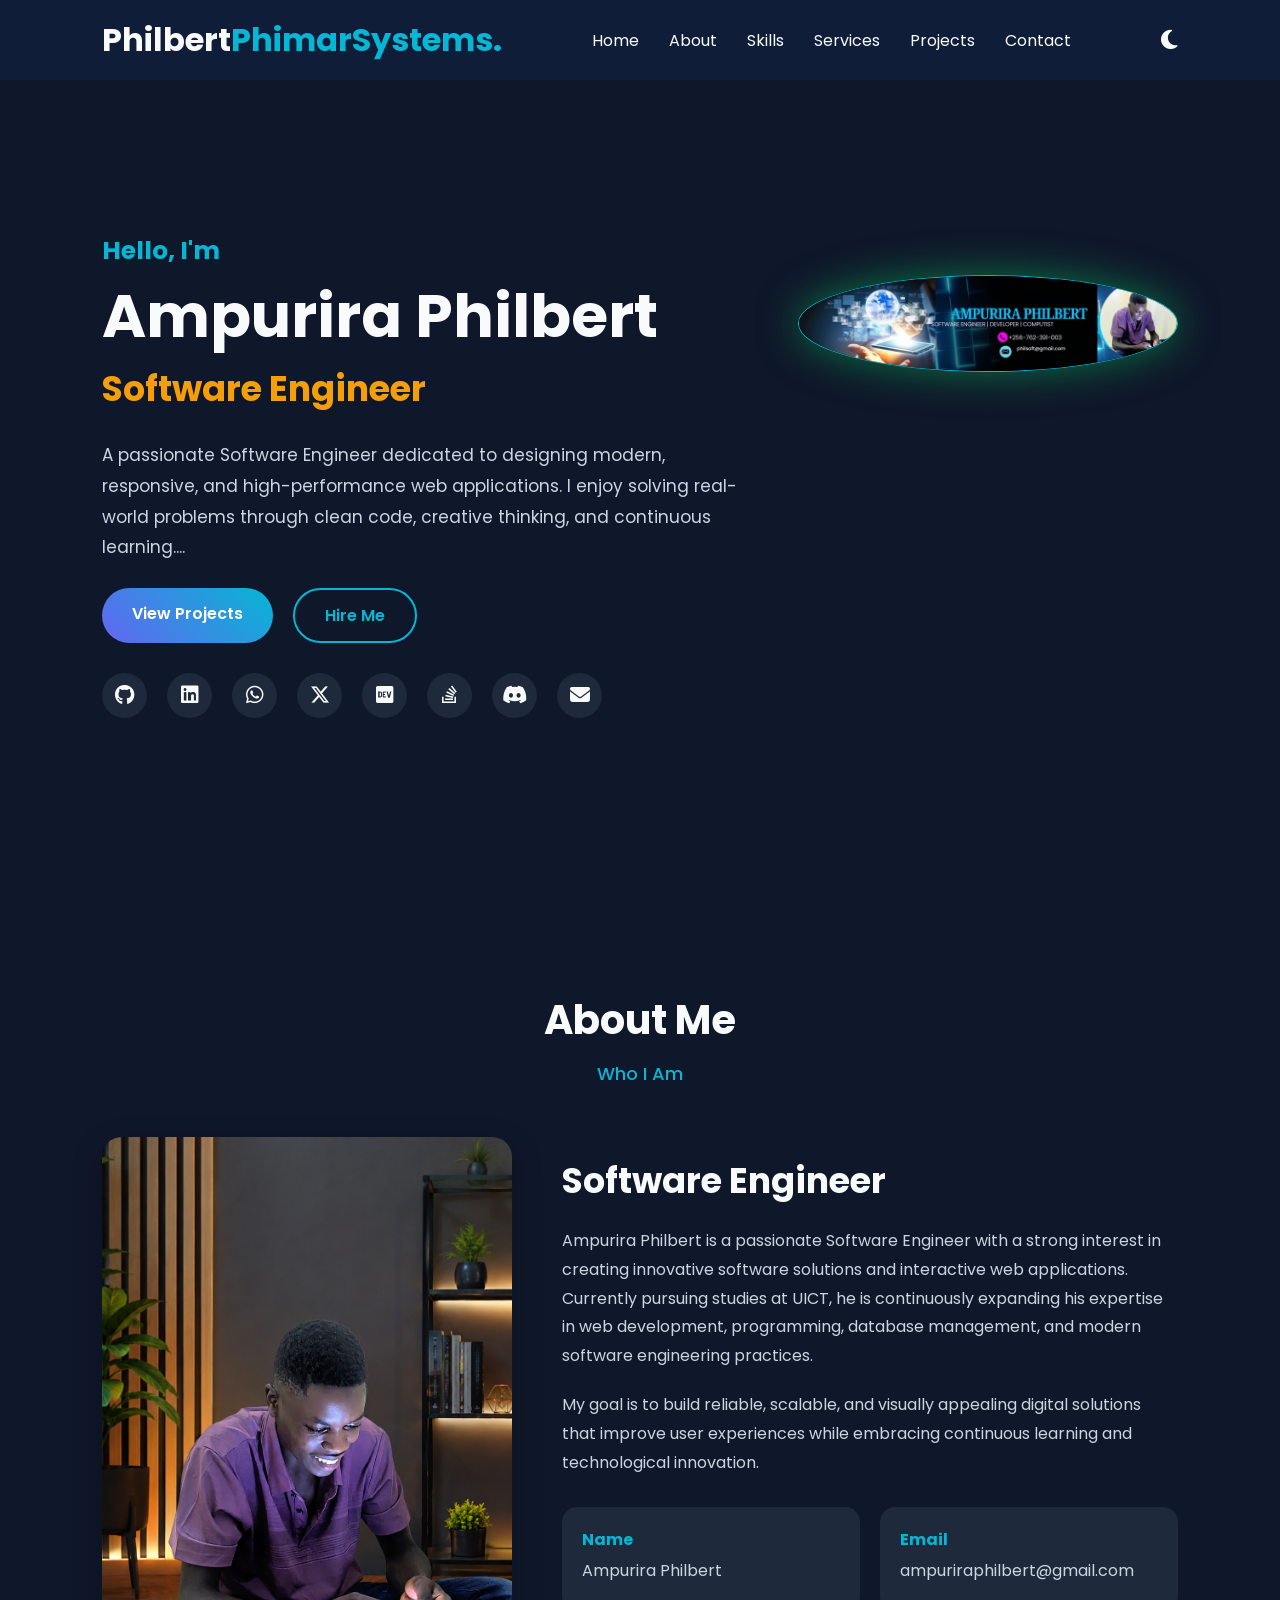
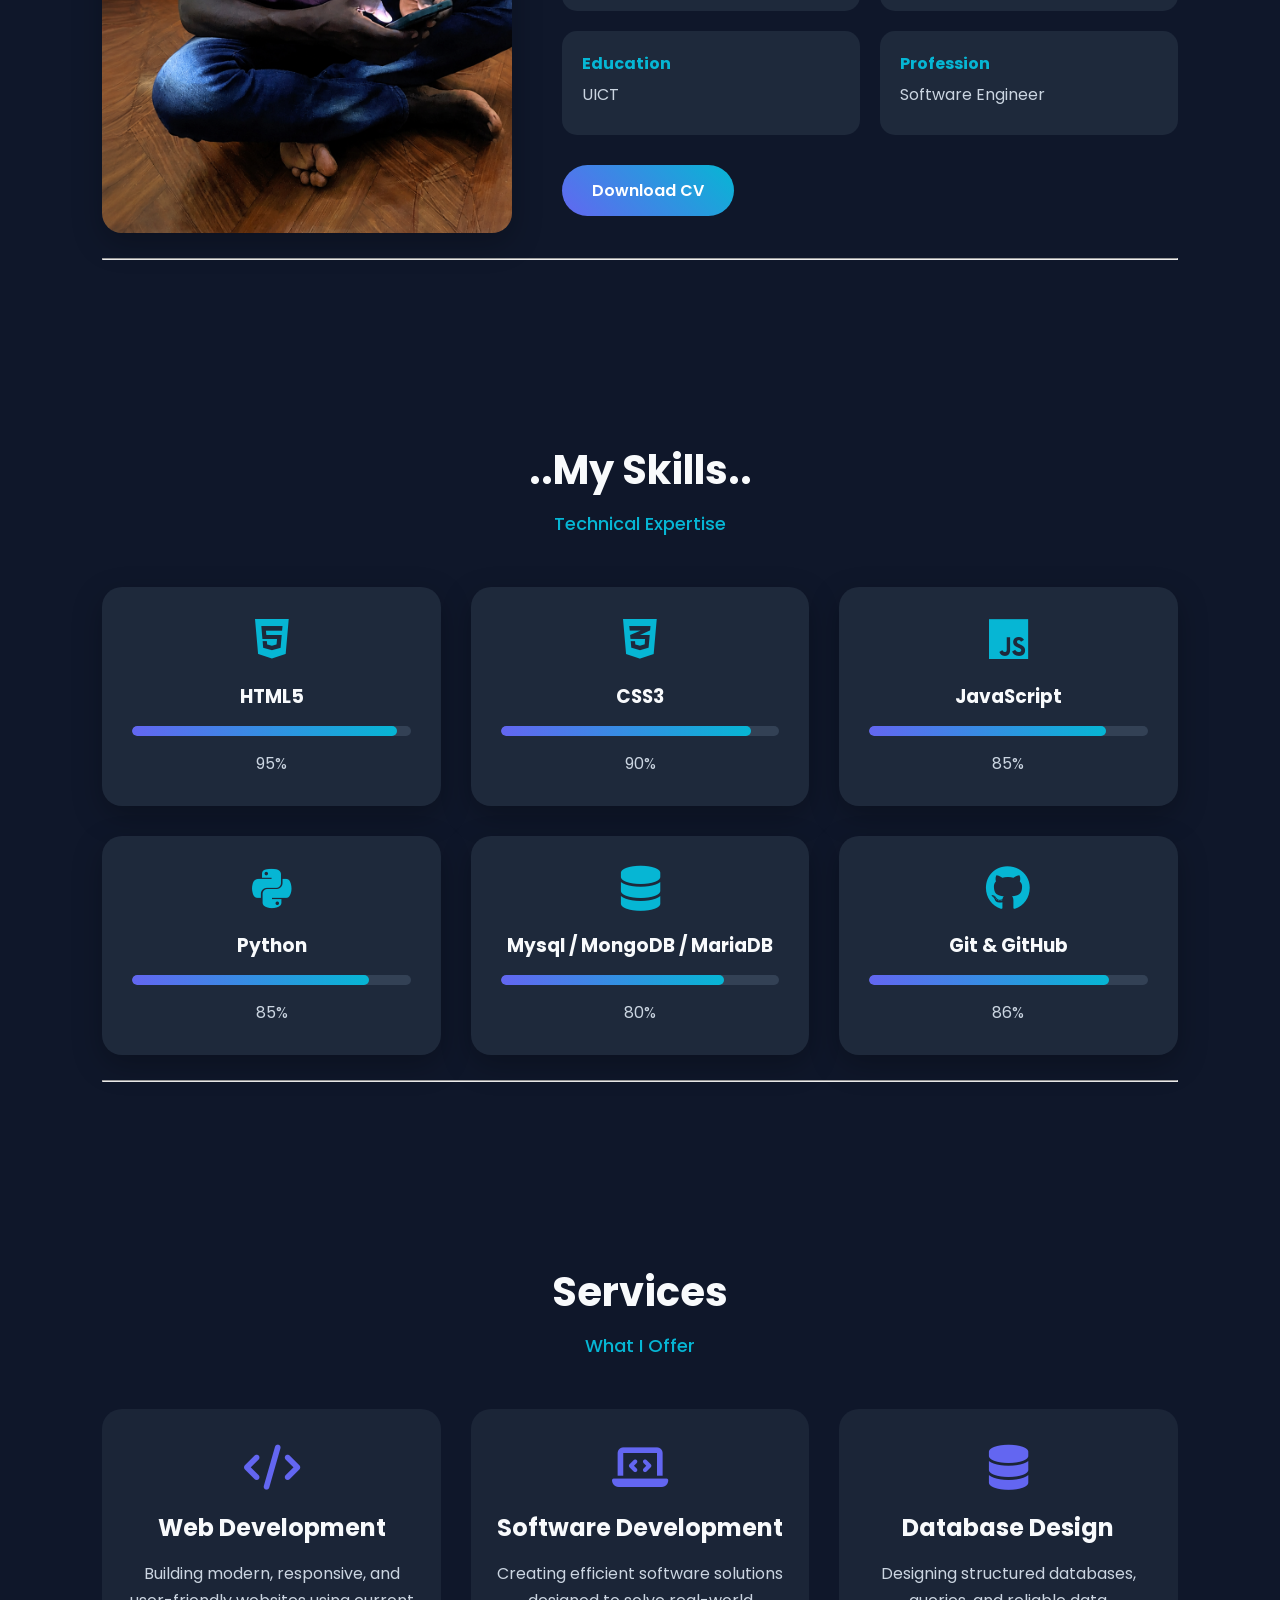
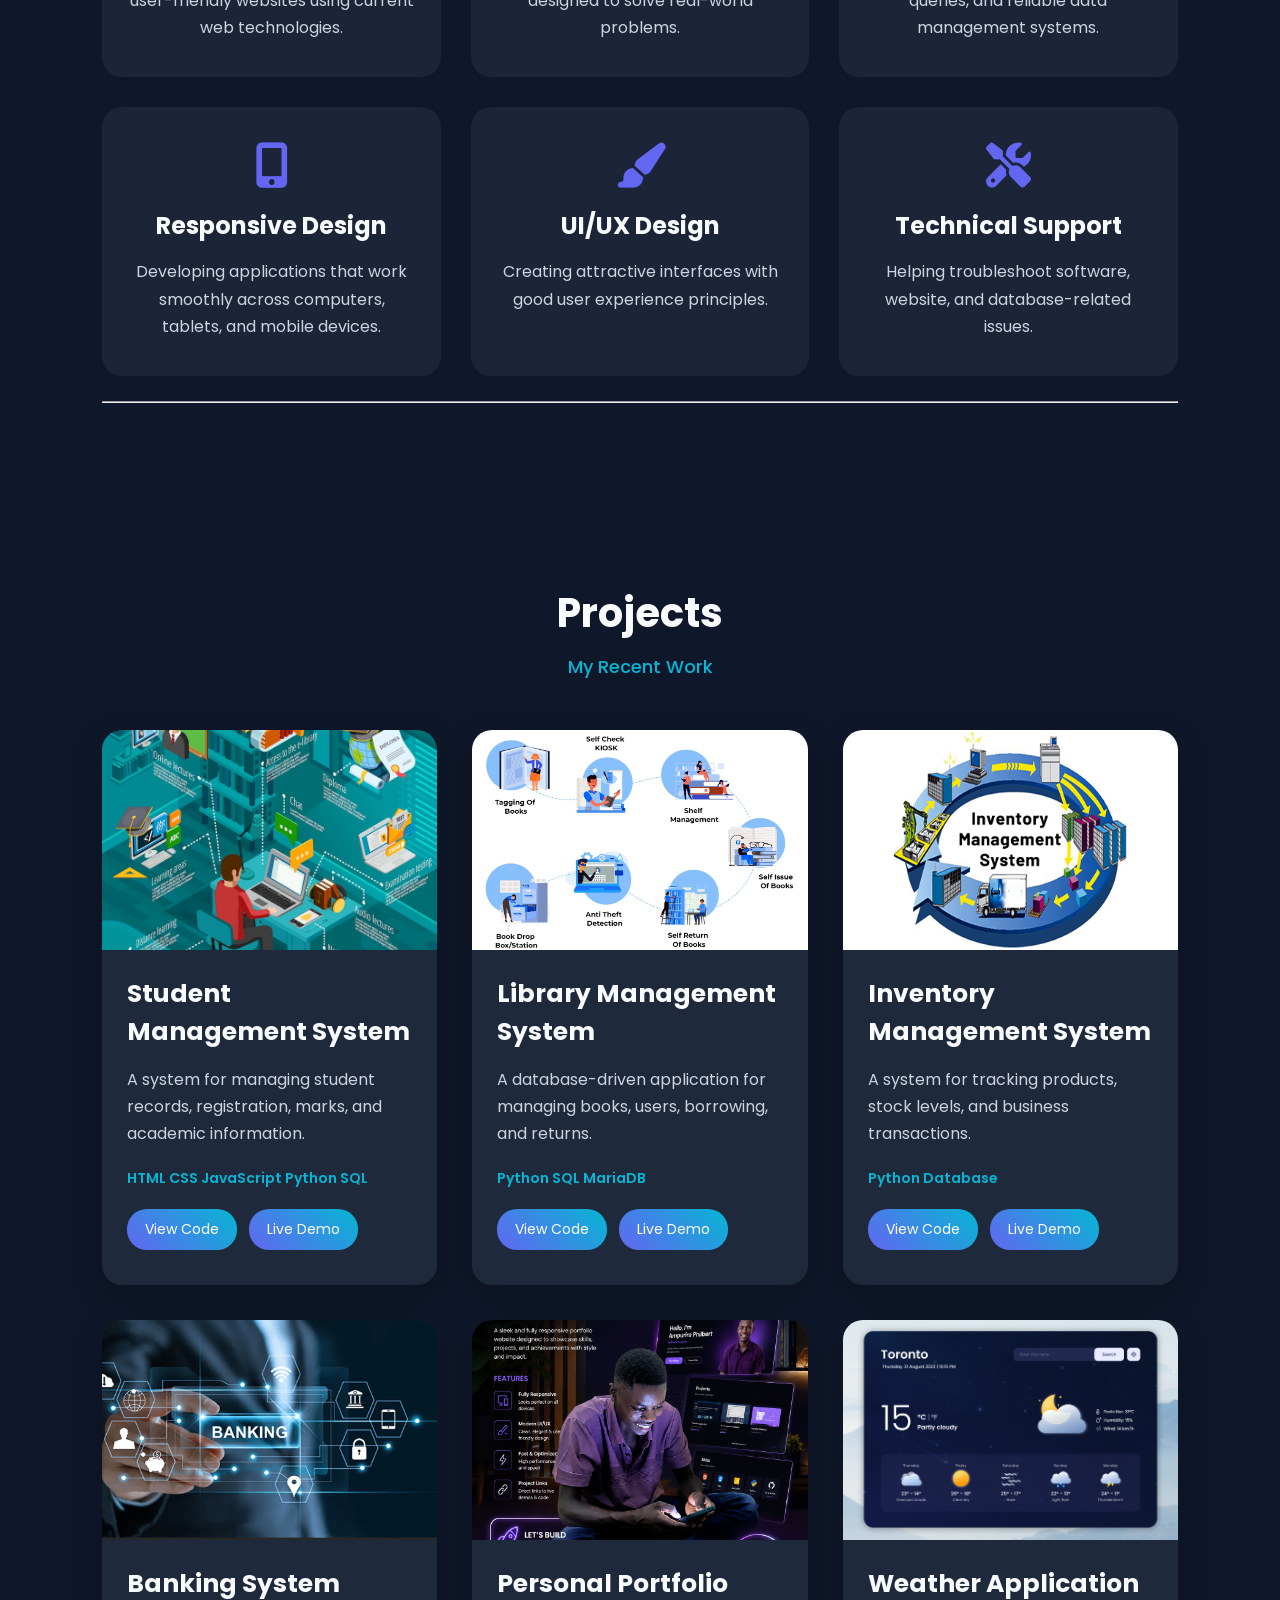
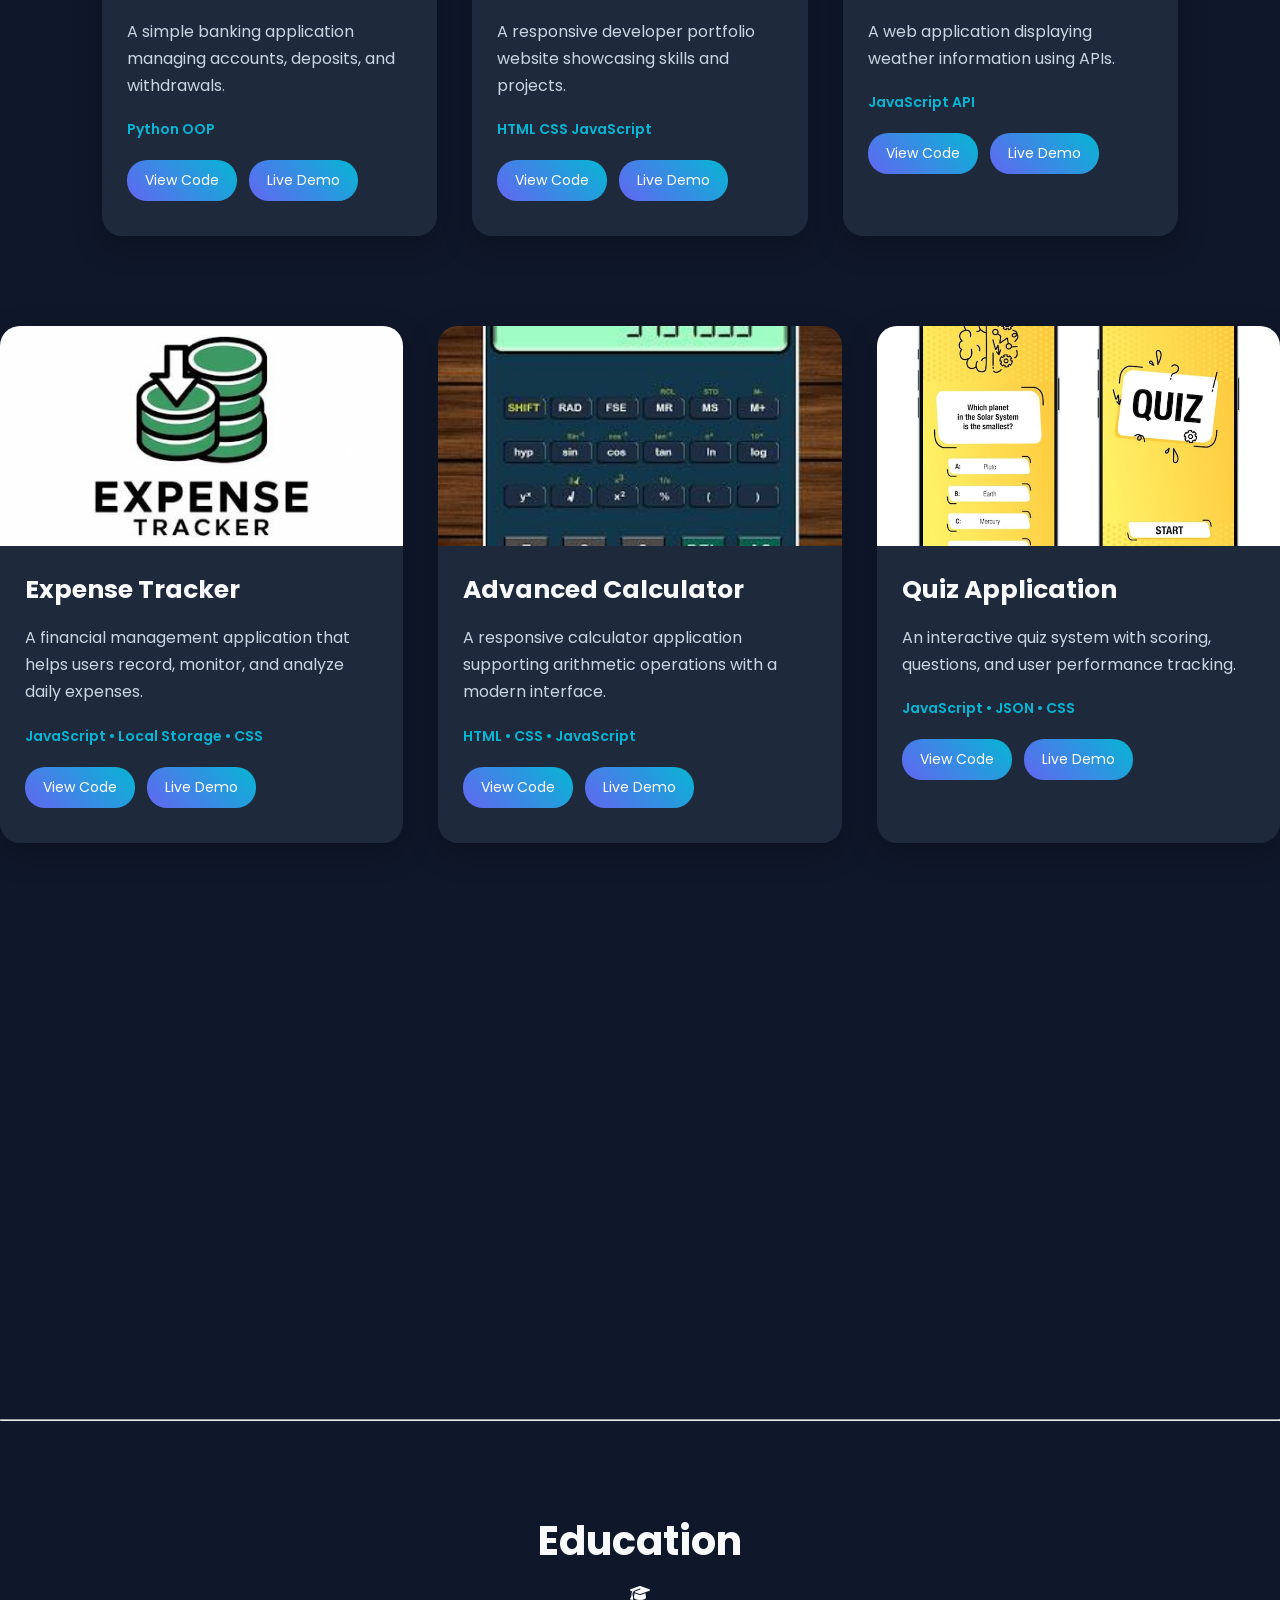
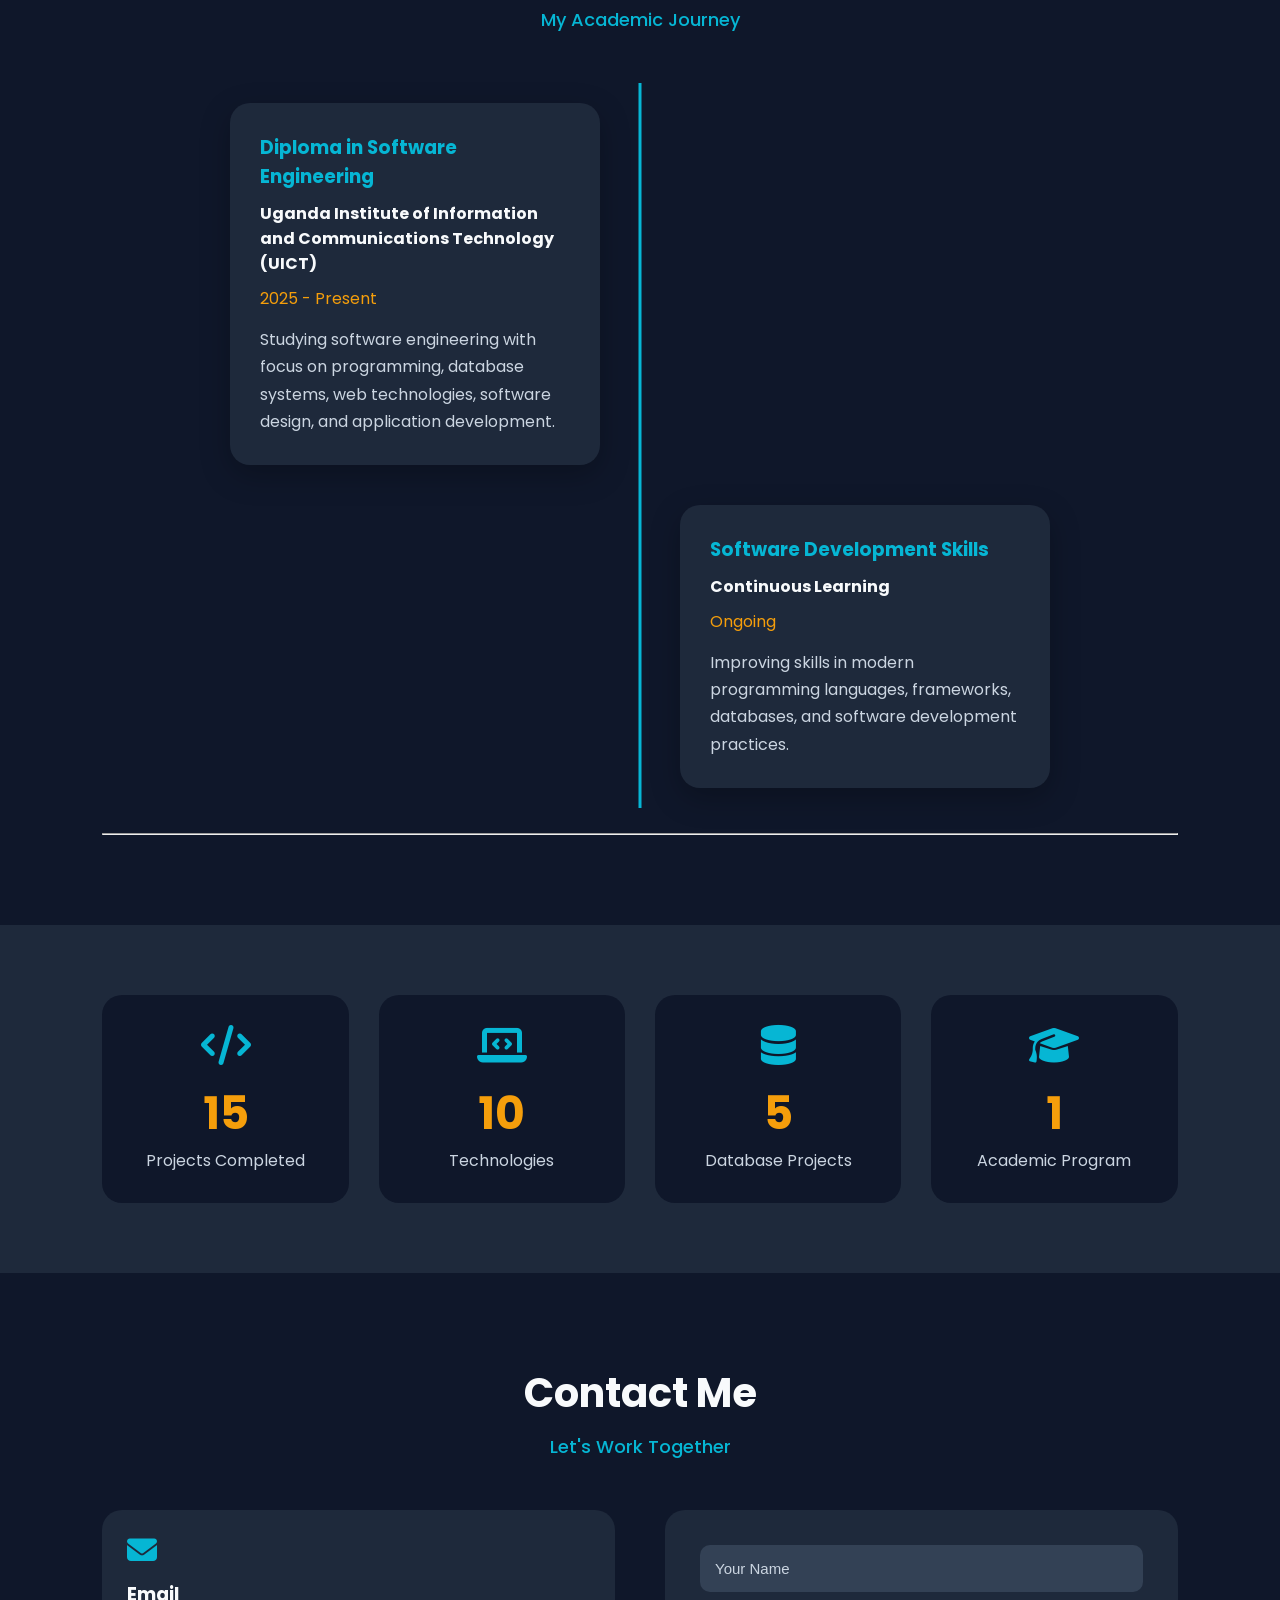
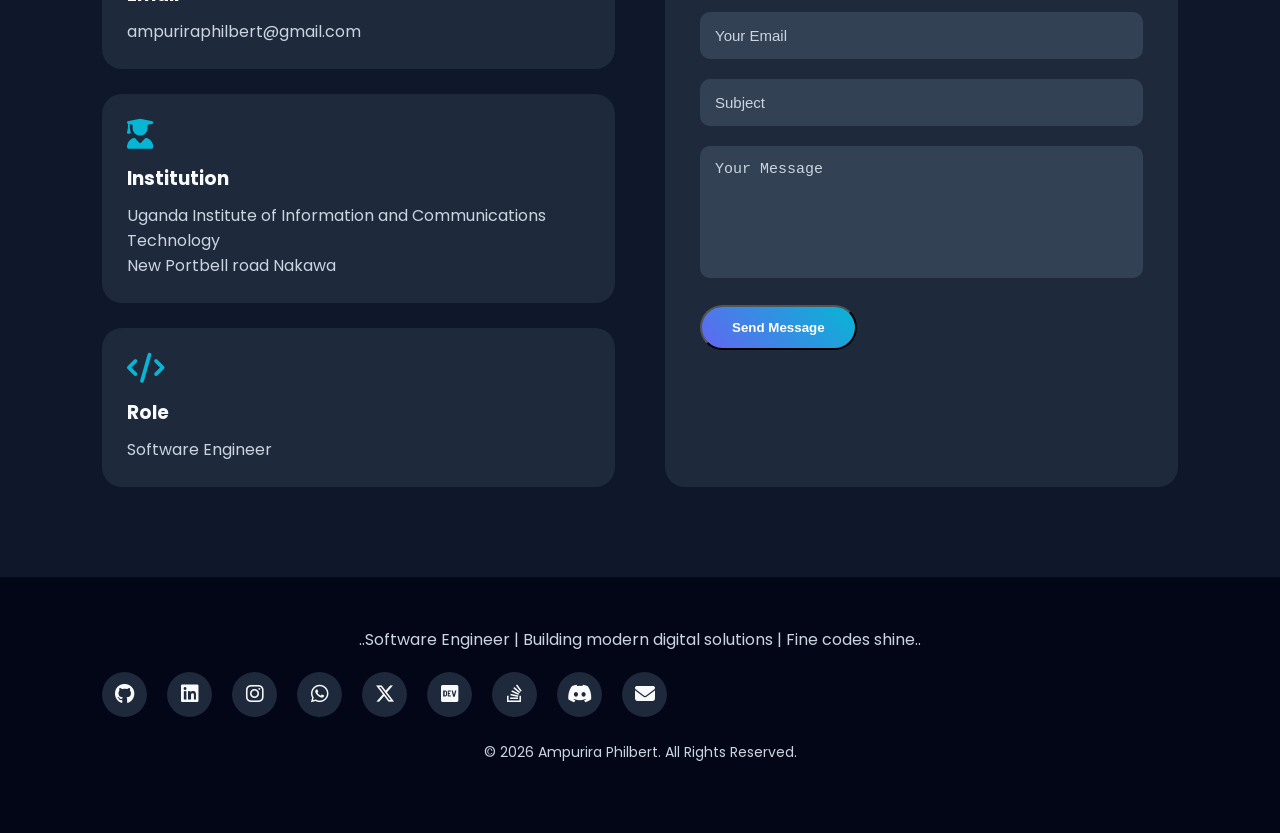
==== index.html @ 11dd40d0 "Initial portfolio" ====
<!DOCTYPE html>
<html lang="en">
<head>
    <!-- =========================================
        PORTFOLIO WEBSITE
        Developer: Ampurira Philbert
        Author: ChatGPT
    ========================================== -->

    <meta charset="UTF-8">
    <meta name="viewport" content="width=device-width, initial-scale=1.0">

    <title>Ampurira Philbert | Software Engineer</title>
    <!-- Google Font -->
    <link rel="icon" href="favicon.png"
    <link rel="preconnect" href="https://fonts.googleapis.com">
    <link rel="preconnect" href="https://fonts.gstatic.com" crossorigin>
    <link href="https://fonts.googleapis.com/css2?family=Poppins:wght@300;400;500;600;700;800&display=swap" rel="stylesheet">
    <!-- Font Awesome -->
    <link rel="stylesheet"
    href="https://cdnjs.cloudflare.com/ajax/libs/font-awesome/6.6.0/css/all.min.css">
    <!-- External CSS -->
    <link rel="stylesheet" href="style.css">
</head>

<body>
<!-- ================= HEADER ================= -->
<header>

<nav class="navbar">
<div class="logo">
<h2>Philbert<span>PhimarSystems.</span></h2>
</div>

<ul class="nav-links">
<li><a href="#home">Home</a></li>
<li><a href="#about">About</a></li>
<li><a href="#skills">Skills</a></li>
<li><a href="#services">Services</a></li>
<li><a href="#projects">Projects</a></li>
<li><a href="#contact">Contact</a></li>
</ul>

<div class="nav-icons">
<i class="fas fa-moon theme-btn"></i>
<i class="fas fa-bars menu-btn"></i>
</div>

</nav>

</header>
<!-- ================= HERO SECTION ================= -->
<section class="hero" id="home">

<div class="hero-content">
<h3>Hello, I'm</h3>
<h1>Ampurira Philbert</h1>
<h2><span class="typing"></span></h2>

<p>

A passionate Software Engineer dedicated to designing modern,
responsive, and high-performance web applications. I enjoy solving
real-world problems through clean code, creative thinking, and
continuous learning....

</p>

<div class="hero-buttons">
<a href="#projects" class="btn primary-btn">
View Projects
</a>

<a href="#contact" class="btn secondary-btn">
Hire Me
</a>
</div>

<div class="social-icons">

<a href="#">
<i class="fab fa-github"></i>
</a>

<a href="#">
<i class="fab fa-linkedin"></i>
</a>

<a href="#">
<i class="fab fa-whatsapp"></i>
</a>

<a href="#">
<i class="fab fa-x-twitter"></i>
</a>

<a href="#">
<i class="fab fa-dev"></i>
</a>

<a href="#">
<i class="fa-brands fa-stack-overflow"></i>
</a>

<a href="#">
<i class="fab fa-discord"></i>
</a>

<a href="#">
<i class="fa-solid fa-envelope"></i>
</a>
</div>

</div>

<div class="hero-image">
<!-- Replace with your own image -->
<img src="philbert.jpg"
alt="Ampurira Philbert">
</div>

</section>
<!-- ================= ABOUT ================= -->
<section class="about section" id="about">

<div class="section-title">
<h2>About Me</h2>
<p>Who I Am</p>
</div>

<div class="about-container">

<div class="about-image">

<img src="portfolio.png"
alt="About Image">

</div>

<div class="about-text">
<h3>Software Engineer</h3>

<p>

Ampurira Philbert is a passionate Software Engineer with a strong
interest in creating innovative software solutions and interactive web
applications. Currently pursuing studies at UICT, he is continuously
expanding his expertise in web development, programming, database
management, and modern software engineering practices.

</p>

<p>

My goal is to build reliable, scalable, and visually appealing digital
solutions that improve user experiences while embracing continuous
learning and technological innovation.

</p>

<div class="about-details">

<div>
<h4>Name</h4>
<p>Ampurira Philbert</p>
</div>

<div>
<h4>Email</h4>
<p>ampuriraphilbert@gmail.com</p>
</div>

<div>
<h4>Education</h4>
<p>UICT</p>
</div>

<div>
<h4>Profession</h4>
<p>Software Engineer</p>

</div>

</div>

<a href="#" class="btn primary-btn">
Download CV
</a>

</div>
</div><br><hr>

</section>
<!-- ================= SKILLS SECTION ================= -->
<section class="skills section" id="skills">

<div class="section-title">
<h2>..My Skills..</h2>
<p>Technical Expertise</p>
</div>


<div class="skills-container">

<div class="skill-box">

<i class="fab fa-html5"></i>

<h3>HTML5</h3>
<div class="progress">

<span style="width:95%"></span>

</div>
<p>95%</p>
</div>


<div class="skill-box">

<i class="fab fa-css3-alt"></i>

<h3>CSS3</h3>

<div class="progress">

<span style="width:90%"></span>

</div>

<p>90%</p>

</div>



<div class="skill-box">

<i class="fab fa-js"></i>

<h3>JavaScript</h3>

<div class="progress">

<span style="width:85%"></span>

</div>

<p>85%</p>

</div>



<div class="skill-box">

<i class="fab fa-python"></i>

<h3>Python</h3>

<div class="progress">

<span style="width:85%"></span>

</div>

<p>85%</p>

</div>



<div class="skill-box">

<i class="fas fa-database"></i>

<h3>Mysql / MongoDB / MariaDB</h3>

<div class="progress">

<span style="width:80%"></span>

</div>

<p>80%</p>

</div>



<div class="skill-box">

<i class="fab fa-github"></i>

<h3>Git & GitHub</h3>

<div class="progress">

<span style="width:86%"></span>

</div>

<p>86%</p>

</div>


</div><br><hr>

</section>
<!-- ================= SERVICES SECTION ================= -->
<section class="services section" id="services">

<div class="section-title">

<h2>Services</h2>
<p>What I Offer</p>

</div>

<div class="services-container">

<div class="service-card">

<i class="fas fa-code"></i>
<h3>Web Development</h3>

<p>
Building modern, responsive, and user-friendly websites using current web technologies.
</p>
</div>

<div class="service-card">
<i class="fas fa-laptop-code"></i>
<h3>Software Development</h3>
<p>
Creating efficient software solutions designed to solve real-world problems.
</p>

</div>



<div class="service-card">
<i class="fas fa-database"></i>
<h3>Database Design</h3>

<p>
Designing structured databases, queries, and reliable data management systems.
</p>

</div>



<div class="service-card">
<i class="fas fa-mobile-alt"></i>
<h3>Responsive Design</h3>
<p>
Developing applications that work smoothly across computers, tablets, and mobile devices.
</p>

</div>

<div class="service-card">
<i class="fas fa-paint-brush"></i>
<h3>UI/UX Design</h3>

<p>
Creating attractive interfaces with good user experience principles.
</p>

</div>



<div class="service-card">
<i class="fas fa-tools"></i>
<h3>Technical Support</h3>
<p>
Helping troubleshoot software, website, and database-related issues.
</p>

</div>

</div><br><hr>

</section>
<!-- ================= PROJECTS SECTION ================= -->
<section class="projects section" id="projects">


<div class="section-title">

<h2>Projects</h2>

<p>My Recent Work</p>

</div>

<div class="projects-container">

<!-- PROJECT 1 -->

<div class="project-card">


<img src="e_learning.jpg"
alt="Student Management System">


<div class="project-content">

<h3>Student Management System</h3>


<p>

A system for managing student records, registration, marks, and academic information.

</p>


<div class="tech">

HTML CSS JavaScript Python SQL

</div>

<a href="#" class="project-btn">
View Code
</a>

<a href="#" class="project-btn">
Live Demo
</a>

</div>

</div>

<!-- PROJECT 2 -->
<div class="project-card">

<img src="library.png"
alt="Library System">

<div class="project-content">

<h3>Library Management System</h3>


<p>

A database-driven application for managing books, users, borrowing, and returns.

</p>


<div class="tech">

Python SQL MariaDB

</div>

<a href="#" class="project-btn">
View Code
</a>

<a href="#" class="project-btn">
Live Demo
</a>

</div>

</div>

<!-- PROJECT 3 -->
<div class="project-card">

<img src="inventory1.jpg"
alt="Inventory System">


<div class="project-content">

<h3>Inventory Management System</h3>


<p>

A system for tracking products, stock levels, and business transactions.

</p>

<div class="tech">

Python Database

</div>

<a href="#" class="project-btn">
View Code
</a>

<a href="#" class="project-btn">
Live Demo
</a>

</div>

</div>

<!-- PROJECT 4 -->
<div class="project-card">

<img src="banking.png"
alt="Banking System">

<div class="project-content">
<h3>Banking System</h3>

<p>

A simple banking application managing accounts, deposits, and withdrawals.

</p>

<div class="tech">

Python OOP

</div>

<a href="#" class="project-btn">
View Code
</a>

<a href="#" class="project-btn">
Live Demo
</a>

</div>

</div>

<!-- PROJECT 5 -->
<div class="project-card">

<img src="portfolio1.png"
alt="Portfolio Website">

<div class="project-content">

<h3>Personal Portfolio</h3>

<p>
A responsive developer portfolio website showcasing skills and projects.
</p>

<div class="tech">
HTML CSS JavaScript

</div>

<a href="#" class="project-btn">
View Code
</a>

<a href="#" class="project-btn">
Live Demo
</a>

</div>

</div>

<!-- PROJECT 6 -->
<div class="project-card">

    <img src="weather.png"
alt="Weather App">

<div class="project-content">

<h3>Weather Application</h3>

<p>
A web application displaying weather information using APIs.
</p>

<div class="tech">

JavaScript API

</div>
<a href="#" class="project-btn">
View Code
</a>

<a href="#" class="project-btn">
Live Demo
</a>

</div>

</div>

</div>

</section>
<!-- ================= MORE PROJECTS ================= -->
<section class="projects-more">

<div class="projects-container">

<!-- PROJECT 7 -->
<div class="project-card">
<img src="expense_tracker.jpeg" alt="Expense Tracker">
<div class="project-content">

<h3>Expense Tracker</h3>

<p>
A financial management application that helps users record,
monitor, and analyze daily expenses.
</p>

<div class="tech">
JavaScript • Local Storage • CSS
</div>

<a href="#" class="project-btn">View Code</a>

<a href="#" class="project-btn">Live Demo</a>

</div>

</div>

<!-- PROJECT 8 -->
<div class="project-card">

<img src="calc.jpg" alt="Calculator">

<div class="project-content">

<h3>Advanced Calculator</h3>

<p>
A responsive calculator application supporting arithmetic
operations with a modern interface.
</p>

<div class="tech">
HTML • CSS • JavaScript
</div>

<a href="#" class="project-btn">View Code</a>

<a href="#" class="project-btn">Live Demo</a>

</div>

</div>

<!-- PROJECT 9 -->
<div class="project-card">

<img src="quiz_app.jpg" alt="Quiz Application">

<div class="project-content">

<h3>Quiz Application</h3>

<p>
An interactive quiz system with scoring, questions,
and user performance tracking.
</p>

<div class="tech">
JavaScript • JSON • CSS
</div>

<a href="#" class="project-btn">View Code</a>

<a href="#" class="project-btn">Live Demo</a>

</div>

</div>

<!-- PROJECT 10 -->
<div class="project-card">

<img src="e_commerce.jpeg" alt="Ecommerce Website">

<div class="project-content">

<h3>E-Commerce Website</h3>

<p>
A modern online shopping interface with product cards,
navigation, and shopping features.
</p>

<div class="tech">
HTML • CSS • JavaScript
</div>

<a href="#" class="project-btn">View Code</a>

<a href="#" class="project-btn">Live Demo</a>

</div>

</div>

<!-- PROJECT 11 -->

<div class="project-card">

<img src="restaurant.png" alt="Restaurant Website">

<div class="project-content">

<h3>Restaurant Website</h3>

<p>
A responsive restaurant website displaying menus,
services, and customer information.
</p>

<div class="tech">
HTML • CSS • JavaScript
</div>

<a href="#" class="project-btn">View Code</a>

<a href="#" class="project-btn">Live Demo</a>

</div>

</div>

<!-- PROJECT 12 -->
<div class="project-card">

<img src="pay_roll.png" alt="Payroll System">

<div class="project-content">

<h3>Employee Payroll System</h3>

<p>
A system that manages employee details, salaries,
and payroll calculations.
</p>

<div class="tech">
Python • SQL • Database
</div>

<a href="#" class="project-btn">View Code</a>

<a href="#" class="project-btn">Live Demo</a>

</div>

</div>

</div><br><hr>

</section>

<!-- ================= EDUCATION SECTION ================= -->
<section class="education section" id="education">

<div class="section-title">
<h2>Education</h2>
<i class="fas fa-graduation-cap"></i>
<p>My Academic Journey</p>
</div>

<div class="timeline">

<div class="timeline-item">
<div class="timeline-content">
<h3>Diploma in Software Engineering</h3>
<h4>Uganda Institute of Information and Communications Technology (UICT)</h4>

<span>2025 - Present</span>

<p>
Studying software engineering with focus on programming,
database systems, web technologies, software design,
and application development.
</p>

</div>

</div>

<div class="timeline-item">
<div class="timeline-content">
<h3>Software Development Skills</h3>
<h4>Continuous Learning</h4>

<span>Ongoing</span>

<p>

Improving skills in modern programming languages,
frameworks, databases, and software development practices.

</p>

</div>

</div>

</div><br><hr>

</section>

<!-- ================= STATISTICS SECTION ================= -->
<section class="stats">

<div class="stat-box">

<i class="fas fa-code"></i>
<h2 class="counter">15</h2>
<p>Projects Completed</p>

</div>

<div class="stat-box">

<i class="fas fa-laptop-code"></i>
<h2 class="counter">10</h2>
<p>Technologies</p>

</div>

<div class="stat-box">
<i class="fas fa-database"></i>
<h2 class="counter">5</h2>
<p>Database Projects</p>

</div>

<div class="stat-box">

<i class="fas fa-graduation-cap"></i>

<h2 class="counter">1</h2>

<p>Academic Program</p>

</div>



</section>

<!-- ================= CONTACT SECTION ================= -->
<section class="contact section" id="contact">

<div class="section-title">
<h2>Contact Me</h2>
<p>Let's Work Together</p>
</div>

<div class="contact-container">
<div class="contact-info">

<div>
<i class="fas fa-envelope"></i>
<h3>Email</h3>

<p>
ampuriraphilbert@gmail.com
</p>
</div>

<div>
<i class="fas fa-user-graduate"></i>
<h3>Institution</h3>

<p>
Uganda Institute of Information and Communications Technology<br>New Portbell road Nakawa
</p>
</div>

<div>

<i class="fas fa-code"></i>

<h3>Role</h3>

<p>
Software Engineer
</p>

</div>



</div>

<form class="contact-form">

<input type="text" placeholder="Your Name" required>

<input type="email" placeholder="Your Email" required>

<input type="text" placeholder="Subject">

<textarea rows="6" placeholder="Your Message"></textarea>

<button type="submit" class="btn primary-btn">
Send Message

</button>

</form>

</div>

</section>

<!-- ================= FOOTER ================= -->
<footer>

<div class="footer-content">
<p>
..Software Engineer | Building modern digital solutions | Fine codes shine..
</p>

<div style="align-content: center;" class="social-icons">

<a href="#">
<i class="fab fa-github"></i>
</a>

<a href="#">
<i class="fab fa-linkedin"></i>
</a>

<a href="#">
<i class="fab fa-instagram"></i>
</a>

<a href="#">
<i class="fab fa-whatsapp"></i>
</a>

<a href="#">
<i class="fab fa-x-twitter"></i>
</a>

<a href="#">
<i class="fab fa-dev"></i>
</a>

<a href="#">
<i class="fa-brands fa-stack-overflow"></i>
</a>

<a href="#">
<i class="fab fa-discord"></i>
</a>

<a href="#">
<i class="fa-solid fa-envelope"></i>
</a>

</div>

<p class="copyright">

© 2026 Ampurira Philbert. All Rights Reserved.

</p>

</div>
</footer>

<!-- Scroll To Top Button -->
<button id="scrollTop">
<i class="fas fa-arrow-up"></i>
</button>

<script src="script.js"></script>

</body>
</html>
---- style.css ----
/* ==========================================
   AMPURIRA PHILBERT PORTFOLIO
   MAIN STYLESHEET
========================================== */


/* =============== GOOGLE VARIABLES =============== */

:root{

    --primary:#6366f1;
    --secondary:#06b6d4;
    --accent:#f59e0b;

    --bg:#0f172a;
    --card:#1e293b;

    --text:#f8fafc;
    --muted:#cbd5e1;

    --shadow:
    0 10px 30px rgba(0,0,0,0.25);

    --transition:0.4s ease;

}



/* =============== RESET =============== */


*{

    margin:0;
    padding:0;
    box-sizing:border-box;
    scroll-behavior:smooth;

}


body{

    font-family:'Poppins',sans-serif;

    background:var(--bg);

    color:var(--text);

    overflow-x:hidden;

}



img{

    width:100%;
    display:block;

}


a{

    text-decoration:none;
    color:inherit;

}



ul{

    list-style:none;

}



.section{

    padding:90px 8%;

}




/* =============== SECTION TITLE =============== */


.section-title{

    text-align:center;

    margin-bottom:50px;

}


.section-title h2{

    font-size:40px;

    color:var(--text);

    margin-bottom:10px;

}


.section-title p{

    color:var(--secondary);

    font-size:18px;

    font-weight:500;

}







/* =============== HEADER =============== */


header{

    position:fixed;
    top:0;
    left:2;
    width:100%;
    z-index:1000;
    backdrop-filter:blur(15px);
    background:
    rgba(18, 32, 63, 0.75);

}



.navbar{

    height:80px;

    display:flex;

    justify-content:space-between;

    align-items:center;

    padding:0 8%;

}




.logo h2{

    font-size:32px;

    font-weight:700;

}


.logo span{

    color:var(--secondary);

}




.nav-links{

    display:flex;

    gap:30px;

}



.nav-links a{

    color:var(--text);

    font-size:16px;

    transition:var(--transition);

}




.nav-links a:hover{

    color:var(--secondary);

}




.nav-icons{

    display:flex;

    gap:20px;

    font-size:22px;

    cursor:pointer;

}


.menu-btn{

    display:none;

}







/* =============== HERO SECTION =============== */


.hero{

    min-height:100vh;

    display:flex;

    align-items:center;

    justify-content:space-between;

    padding:100px 8% 50px;

    gap:40px;

}



.hero-content{

    max-width:650px;

}



.hero-content h3{

    font-size:25px;

    color:var(--secondary);

}



.hero-content h1{

    font-size:60px;

    line-height:1.2;

    margin:10px 0;

}



.hero-content h2{

    color:var(--accent);

    font-size:35px;

    min-height:50px;

}




.hero-content p{

    color:var(--muted);

    font-size:17px;

    line-height:1.8;

    margin:25px 0;

}





.hero-buttons{

    display:flex;

    gap:20px;

    margin-bottom:30px;

}





.btn{

    padding:13px 30px;

    border-radius:30px;

    font-weight:600;

    display:inline-block;

    transition:var(--transition);

}




.primary-btn{

    background:
    linear-gradient(45deg,var(--primary),var(--secondary));

    color:white;

}



.primary-btn:hover{

    transform:translateY(-5px);

    box-shadow:var(--shadow);

}





.secondary-btn{

    border:2px solid var(--secondary);

    color:var(--secondary);

}



.secondary-btn:hover{

    background:var(--secondary);

    color:white;

}





.social-icons{

    display:flex;

    gap:20px;

}



.social-icons a{

    width:45px;

    height:45px;

    border-radius:50%;

    display:flex;

    align-items:center;

    justify-content:center;

    background:var(--card);

    font-size:20px;

    transition:var(--transition);

}



.social-icons a:hover{

    transform:translateY(-8px);

    background:var(--primary);

}







/* =============== HERO IMAGE =============== */


.hero-image{

    width:380px;

    height:400px;

}



.hero-image img{

    border-radius:50%;

    border:1px solid var(--secondary);

    box-shadow:
    0 0 40px rgba(6, 206, 89, 0.5);

    animation:float 3s infinite ease-in-out;

}

@keyframes float{

    0%,100%{
        transform:translateY(0);
    }

    50%{
        transform:translateY(-20px);
    }

}

/* =============== ABOUT SECTION =============== */


.about-container{
    display:grid;
    grid-template-columns:1fr 1.5fr;
    gap:50px;
    align-items:center;
}

.about-image img{
    border-radius:20px;
    box-shadow:var(--shadow);
}

.about-text h3{
    font-size:35px;
    margin-bottom:20px;
}

.about-text p{
    color:var(--muted);
    line-height:1.8;
    margin-bottom:20px;
}

.about-details{
    display:grid;
    grid-template-columns:repeat(2,1fr);
    gap:20px;
    margin:30px 0;
}

.about-details div{
    background:var(--card);
    padding:20px;
    border-radius:15px;
}

.about-details h4{
    color:var(--secondary);
}

.about-details p{
    margin:5px 0;
}
/* ==========================================
   SKILLS SECTION
========================================== */


.skills-container{

    display:grid;

    grid-template-columns:
    repeat(auto-fit,minmax(250px,1fr));

    gap:30px;

}



.skill-box{

    background:var(--card);

    padding:30px;

    border-radius:20px;

    text-align:center;

    transition:var(--transition);

    box-shadow:var(--shadow);

}



.skill-box:hover{

    transform:translateY(-10px);

    border:1px solid var(--secondary);

}



.skill-box i{

    font-size:45px;

    color:var(--secondary);

    margin-bottom:20px;

}



.skill-box h3{

    margin-bottom:15px;

}



.skill-box p{

    color:var(--muted);

}





.progress{

    height:10px;

    background:#334155;

    border-radius:20px;

    overflow:hidden;

    margin:15px 0;

}



.progress span{

    display:block;

    height:100%;

    background:

    linear-gradient(
    90deg,
    var(--primary),
    var(--secondary)
    );

    border-radius:20px;

}







/* ==========================================
   SERVICES SECTION
========================================== */


.services-container{

    display:grid;

    grid-template-columns:
    repeat(auto-fit,minmax(280px,1fr));

    gap:30px;

}



.service-card{

    background:

    rgba(30,41,59,0.8);

    padding:35px 25px;

    border-radius:20px;

    text-align:center;

    transition:var(--transition);

    border:1px solid transparent;

}



.service-card:hover{

    transform:translateY(-12px);

    border-color:var(--secondary);

    box-shadow:
    0 15px 40px rgba(6,182,212,0.2);

}



.service-card i{

    font-size:45px;

    color:var(--primary);

    margin-bottom:20px;

}



.service-card h3{

    font-size:24px;

    margin-bottom:15px;

}



.service-card p{

    color:var(--muted);

    line-height:1.7;

}







/* ==========================================
   PROJECT SECTION
========================================== */



.projects-container{

    display:grid;

    grid-template-columns:
    repeat(auto-fit,minmax(300px,1fr));

    gap:35px;

}




.project-card{

    background:var(--card);

    border-radius:20px;

    overflow:hidden;

    transition:var(--transition);

    box-shadow:var(--shadow);

}



.project-card:hover{

    transform:translateY(-12px);

}





.project-card img{

    height:220px;

    object-fit:cover;

}





.project-content{

    padding:25px;

}




.project-content h3{

    font-size:25px;

    margin-bottom:15px;

}





.project-content p{

    color:var(--muted);

    line-height:1.7;

    margin-bottom:20px;

}





.tech{

    color:var(--secondary);

    font-size:14px;

    margin-bottom:20px;

    font-weight:600;

}




.project-btn{

    display:inline-block;

    padding:10px 18px;

    margin-right:8px;

    margin-bottom:10px;

    border-radius:20px;

    background:

    linear-gradient(
    45deg,
    var(--primary),
    var(--secondary)
    );

    color:white;

    font-size:14px;

    transition:var(--transition);

}




.project-btn:hover{

    transform:scale(1.08);

}




/* Project image zoom effect */


.project-card{

    position:relative;

}



.project-card img{

    transition:0.5s ease;

}



.project-card:hover img{

    transform:scale(1.08);

}






/* ==========================================
   ANIMATION CLASSES
========================================== */


.hidden{

    opacity:0;

    transform:translateY(50px);

}



.show{

    opacity:1;

    transform:translateY(0);

    transition:
    0.8s ease;

}
/* ==========================================
   EDUCATION TIMELINE
========================================== */


.timeline{

    position:relative;

    max-width:900px;

    margin:auto;

}



.timeline::before{

    content:"";

    position:absolute;

    left:50%;

    top:0;

    height:100%;

    width:3px;

    background:var(--secondary);

    transform:translateX(-50%);

}




.timeline-item{

    width:50%;

    padding:20px 40px;

    position:relative;

}



.timeline-item:nth-child(odd){

    left:0;

}



.timeline-item:nth-child(even){

    left:50%;

}





.timeline-content{

    background:var(--card);

    padding:30px;

    border-radius:20px;

    box-shadow:var(--shadow);

}




.timeline-content h3{

    color:var(--secondary);

    margin-bottom:10px;

}



.timeline-content h4{

    margin-bottom:10px;
}

.timeline-content span{
    color:var(--accent);
}

.timeline-content p{
    color:var(--muted);
    line-height:1.7;
    margin-top:15px;
}

/* ==========================================
   STATISTICS SECTION
========================================== */
.stats{
    display:grid;
    grid-template-columns:
    repeat(auto-fit,minmax(220px,1fr));
    gap:30px;
    padding:70px 8%;
    background:var(--card);
}

.stat-box{
    text-align:center;
    padding:30px;
    border-radius:20px;
    background:var(--bg);
    transition:var(--transition);
}

.stat-box:hover{
    transform:translateY(-10px);
}

.stat-box i{
    font-size:40px;
    color:var(--secondary);
    margin-bottom:15px;
}

.stat-box h2{
    font-size:45px;
    color:var(--accent);
}

.stat-box p{
    color:var(--muted);
}

/* ==========================================
   CONTACT SECTION
========================================== */
.contact-container{
    display:grid;
    grid-template-columns:1fr 1fr;
    gap:50px;
}

.contact-info{
    display:flex;
    flex-direction:column;
    gap:25px;
}

.contact-info div{
    background:var(--card);
    padding:25px;
    border-radius:20px;
}

.contact-info i{
    color:var(--secondary);
    font-size:30px;
    margin-bottom:15px;
}

.contact-info h3{
    margin-bottom:10px;
}

.contact-info p{
    color:var(--muted);
}

.contact-form{
    background:var(--card);
    padding:35px;
    border-radius:20px;
}

.contact-form input,
.contact-form textarea{
    width:100%;
    padding:15px;
    margin-bottom:20px;
    border:none;
    outline:none;
    border-radius:10px;
    background:#334155;
    color:white;
    font-size:15px;
}

.contact-form textarea{
    resize:none;
}

.contact-form input::placeholder,
.contact-form textarea::placeholder{
    color:#cbd5e1;
}

/* ==========================================
   FOOTER
========================================== */
footer{
    background:#020617;
    padding:50px 8%;
    text-align:center;
}

.footer-content h2{
    font-size:30px;
    margin-bottom:15px;
}

.footer-content p{
    color:var(--muted);
    margin-bottom:20px;
}

.copyright{
    margin-top:25px;
    font-size:14px;
}

/* ==========================================
   SCROLL TOP BUTTON
========================================== */
#scrollTop{
    position:fixed;
    bottom:30px;
    right:30px;
    width:50px;
    height:50px;
    border-radius:50%;
    border:none;
    background:
    linear-gradient(
    45deg,
    var(--primary),
    var(--secondary)
    );
    color:white;
    font-size:20px;
    cursor:pointer;
    display:none;
    z-index:999;
}

#scrollTop:hover{
    transform:translateY(-5px);
}

/* ==========================================
   MOBILE RESPONSIVENESS
========================================== */
@media(max-width:900px){

.nav-links{
    position:absolute;
    top:80px;
    left:-100%;
    width:100%;
    background:var(--bg);
    flex-direction:column;
    text-align:center;
    padding:30px;
    transition:0.4s;
}

.nav-links.active{
    left:0;
}

.menu-btn{
    display:block;
}

.hero{
    flex-direction:column-reverse;
    text-align:center;
}

.hero-content h1{
    font-size:42px;
}

.hero-content h2{
    font-size:28px;
}

.hero-buttons{
    justify-content:center;
}

.social-icons{
    justify-content:center;
}

.hero-image{
    width:280px;
    height:280px;
}

.about-container{
    grid-template-columns:1fr;
    text-align:center;
}

.about-details{
    grid-template-columns:1fr;
}

.contact-container{
    grid-template-columns:1fr;

}

.timeline::before{
    left:20px;

}

.timeline-item,
.timeline-item:nth-child(even){
    width:100%;
    left:0;
    padding-left:60px;

}

}

@media(max-width:500px){

.section-title h2{
    font-size:30px;
}

.hero-content h1{
    font-size:35px;
}

.project-btn{
    width:100%;
    text-align:center;
}

}
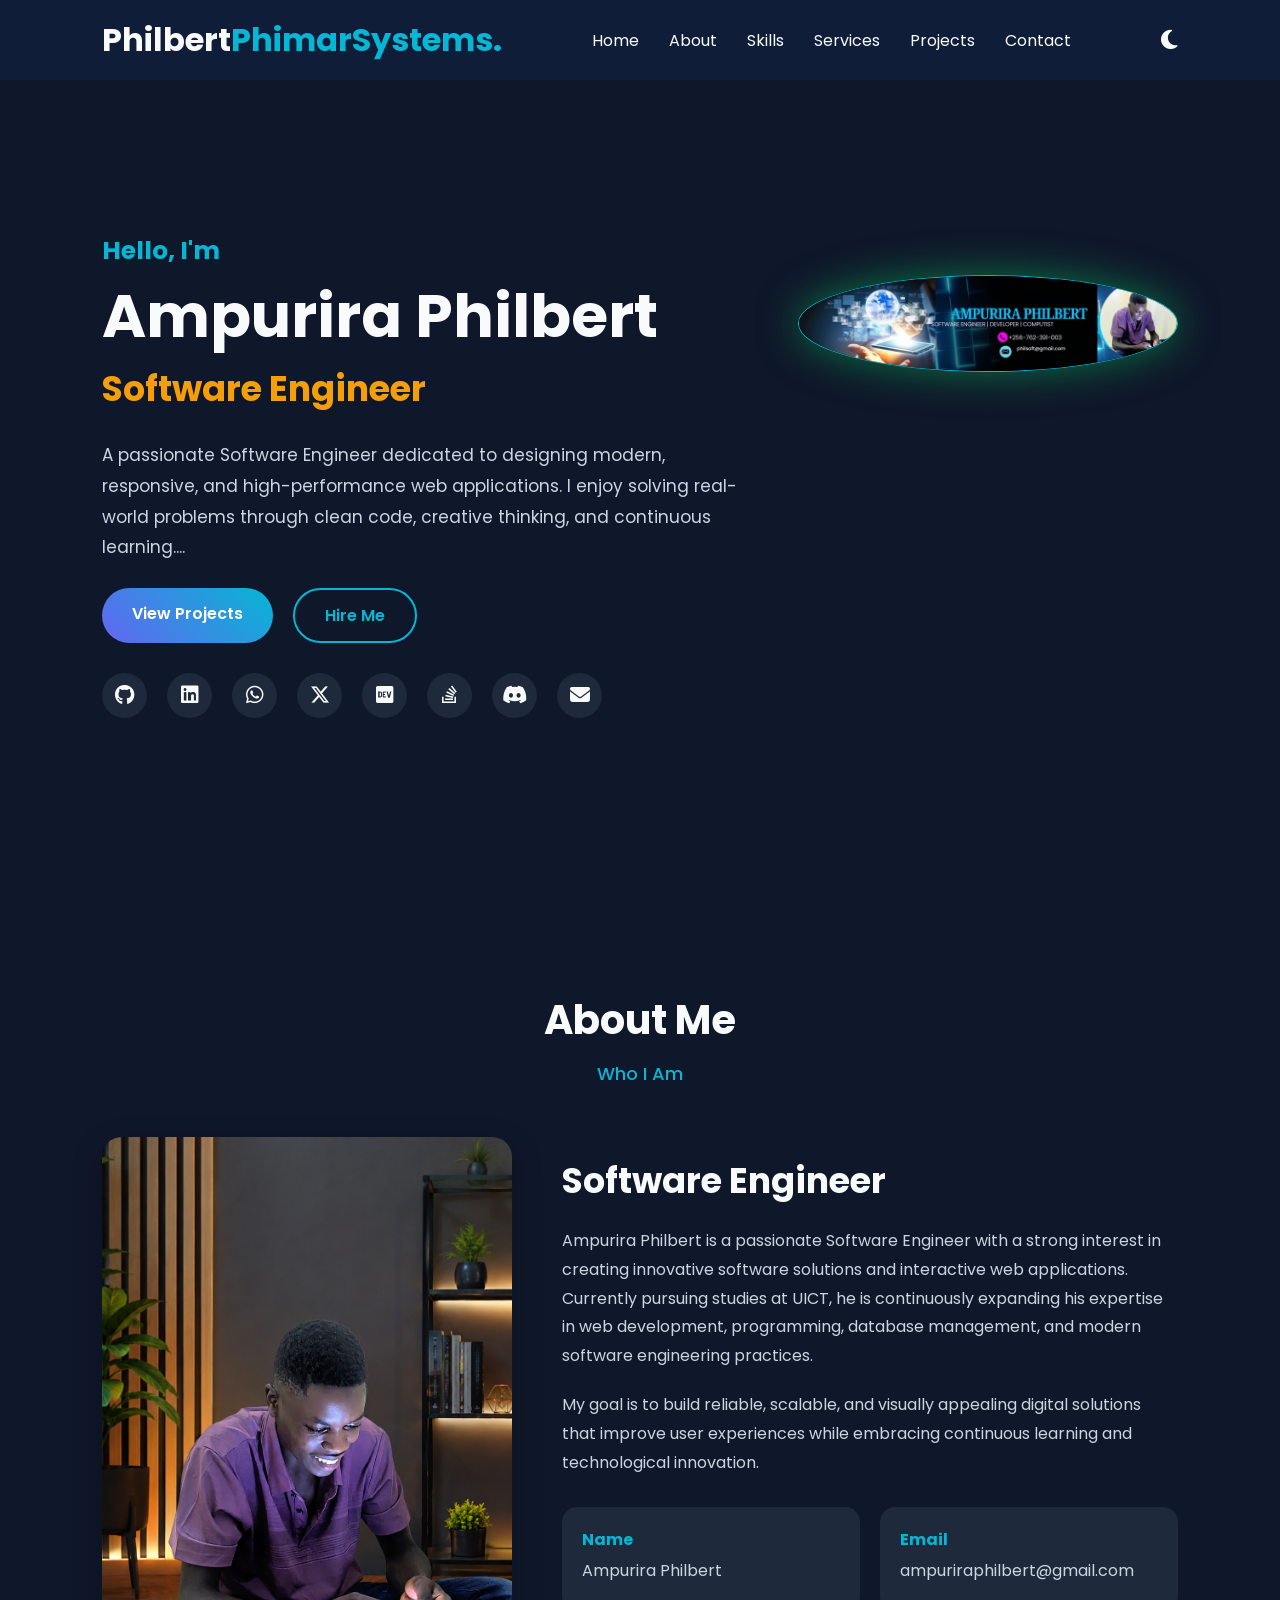
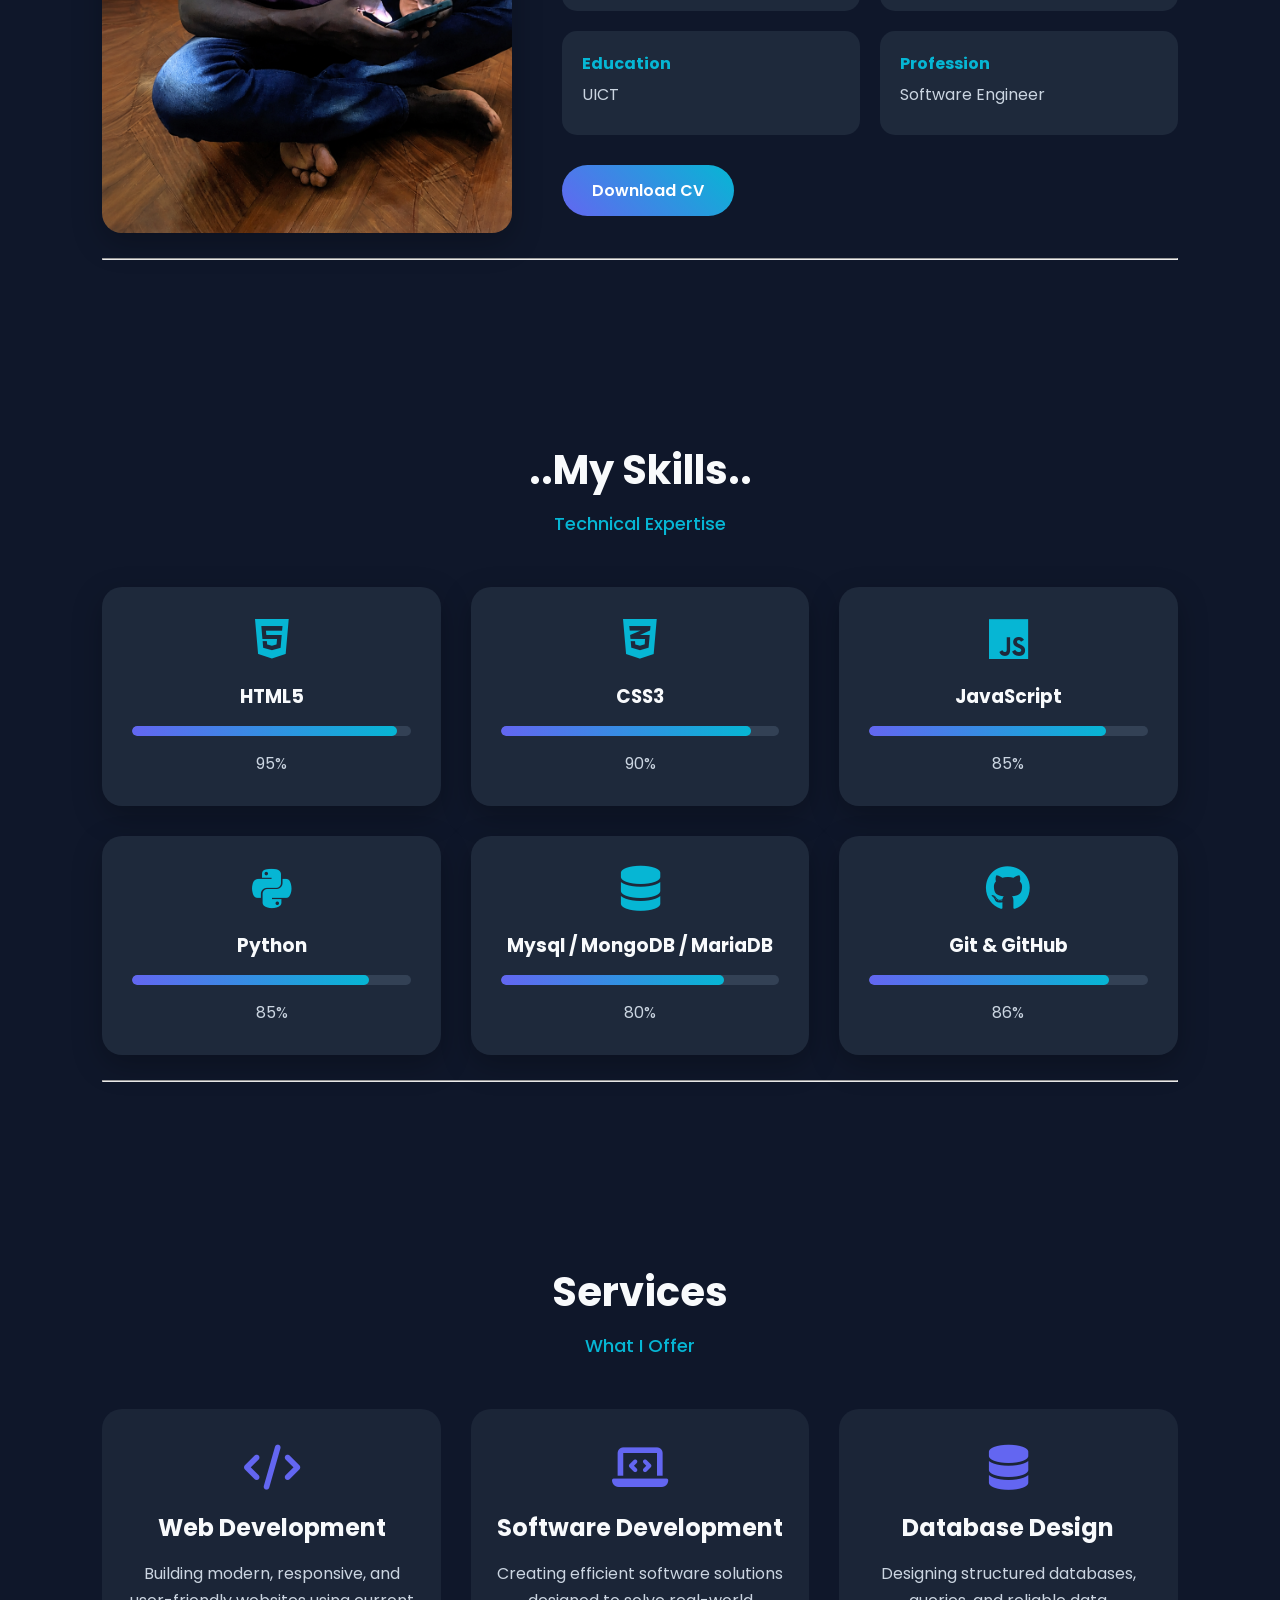
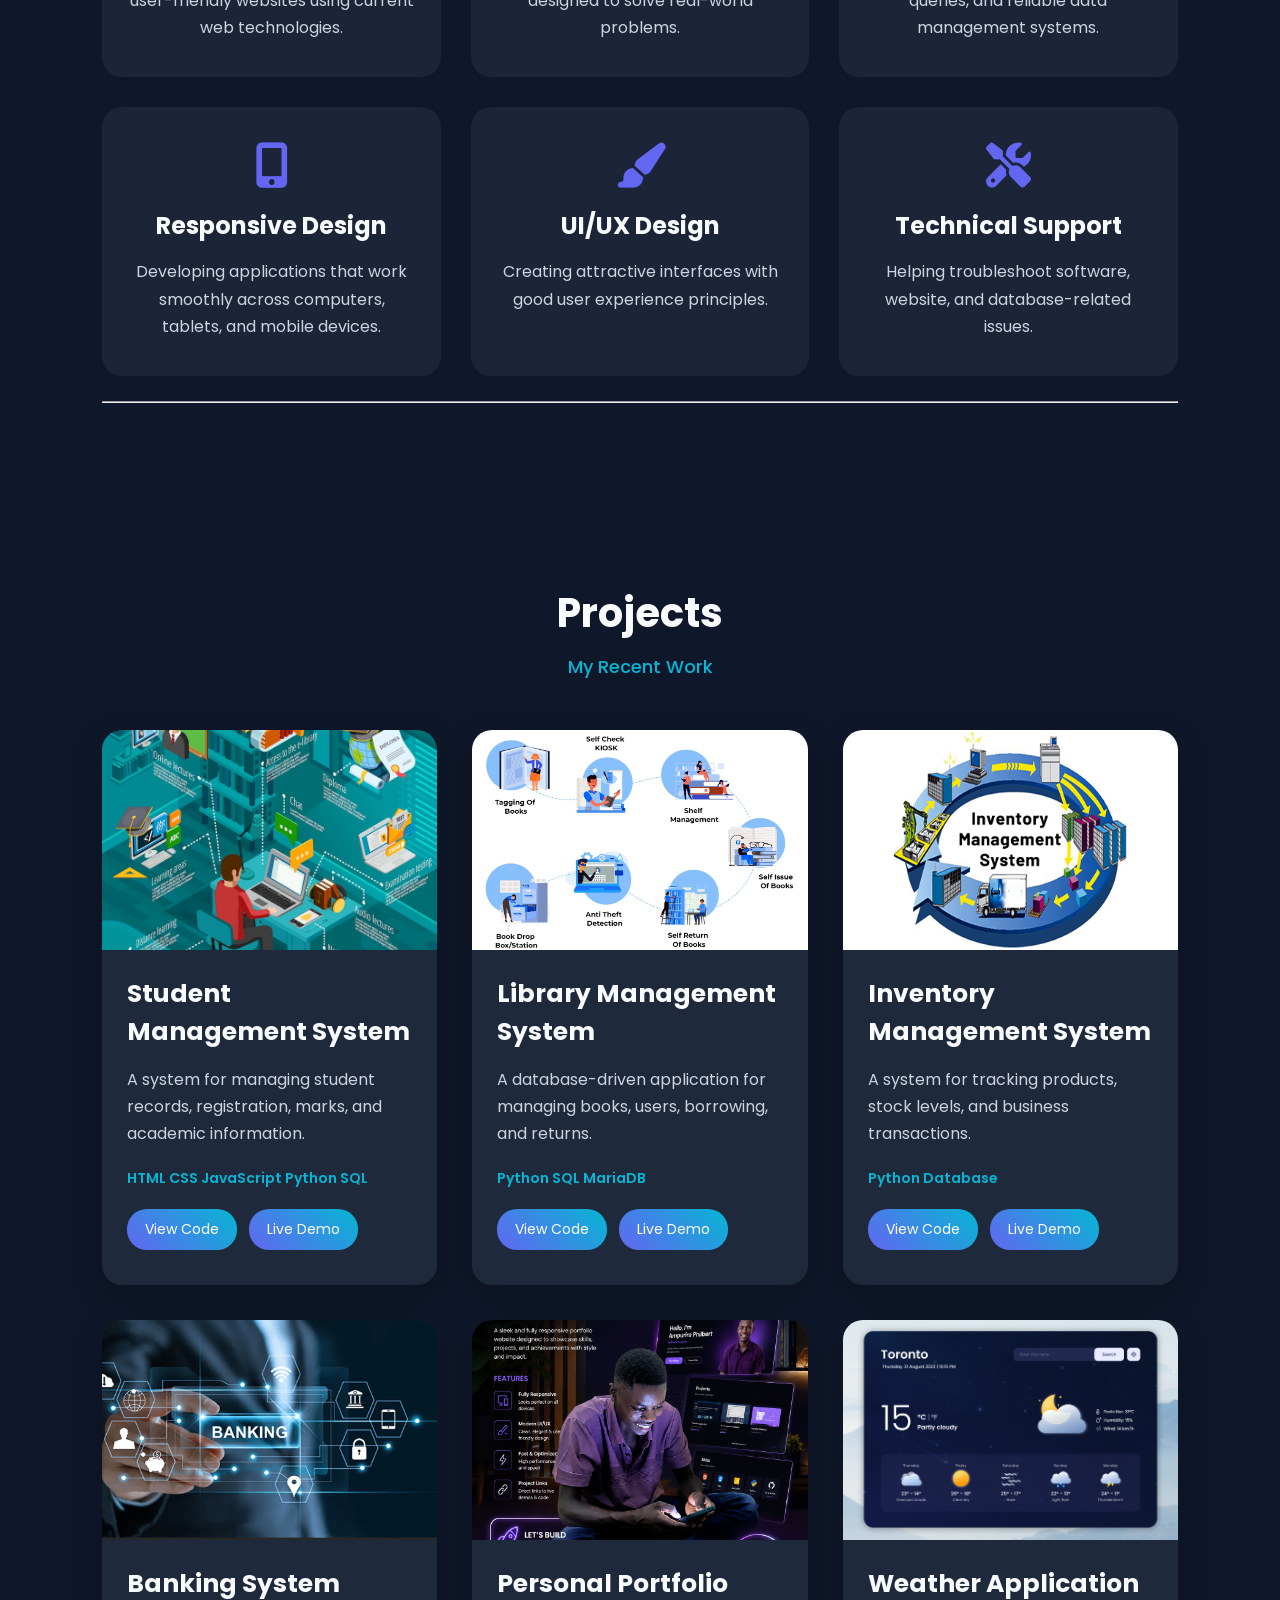
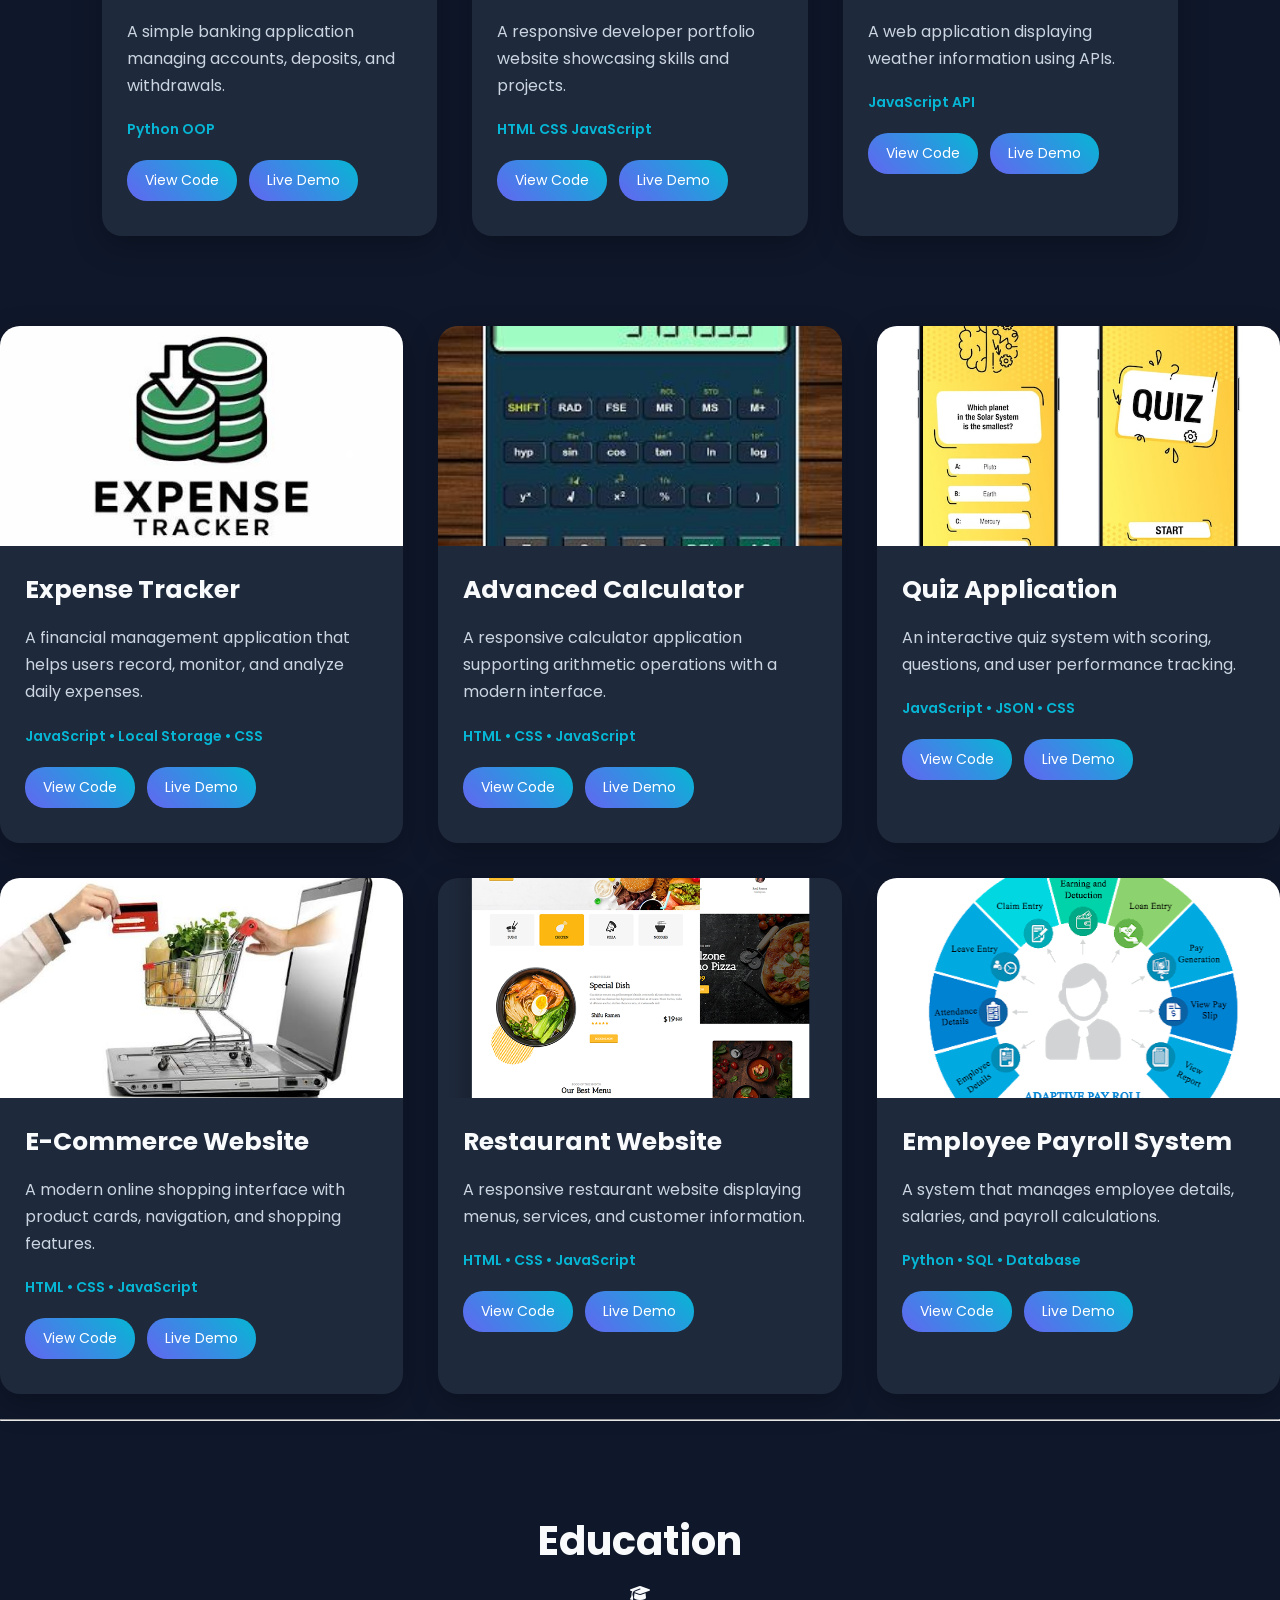
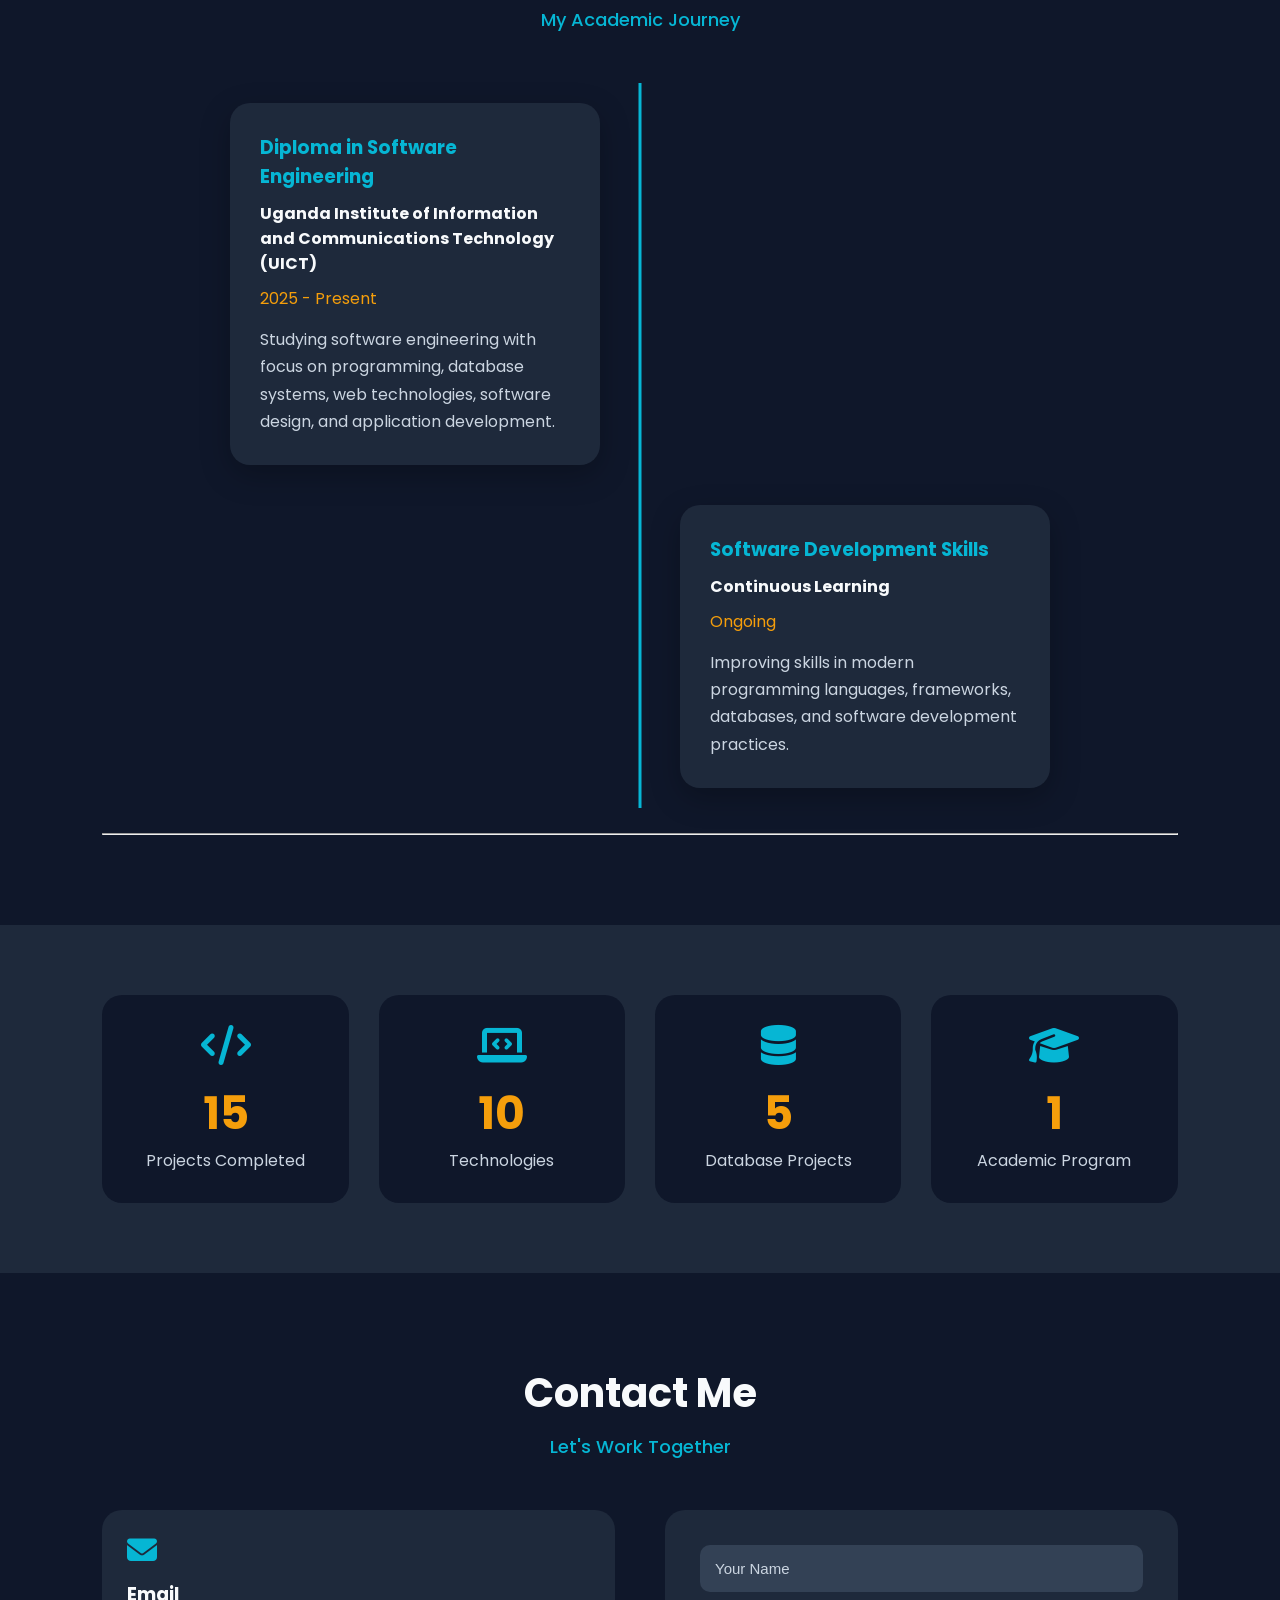
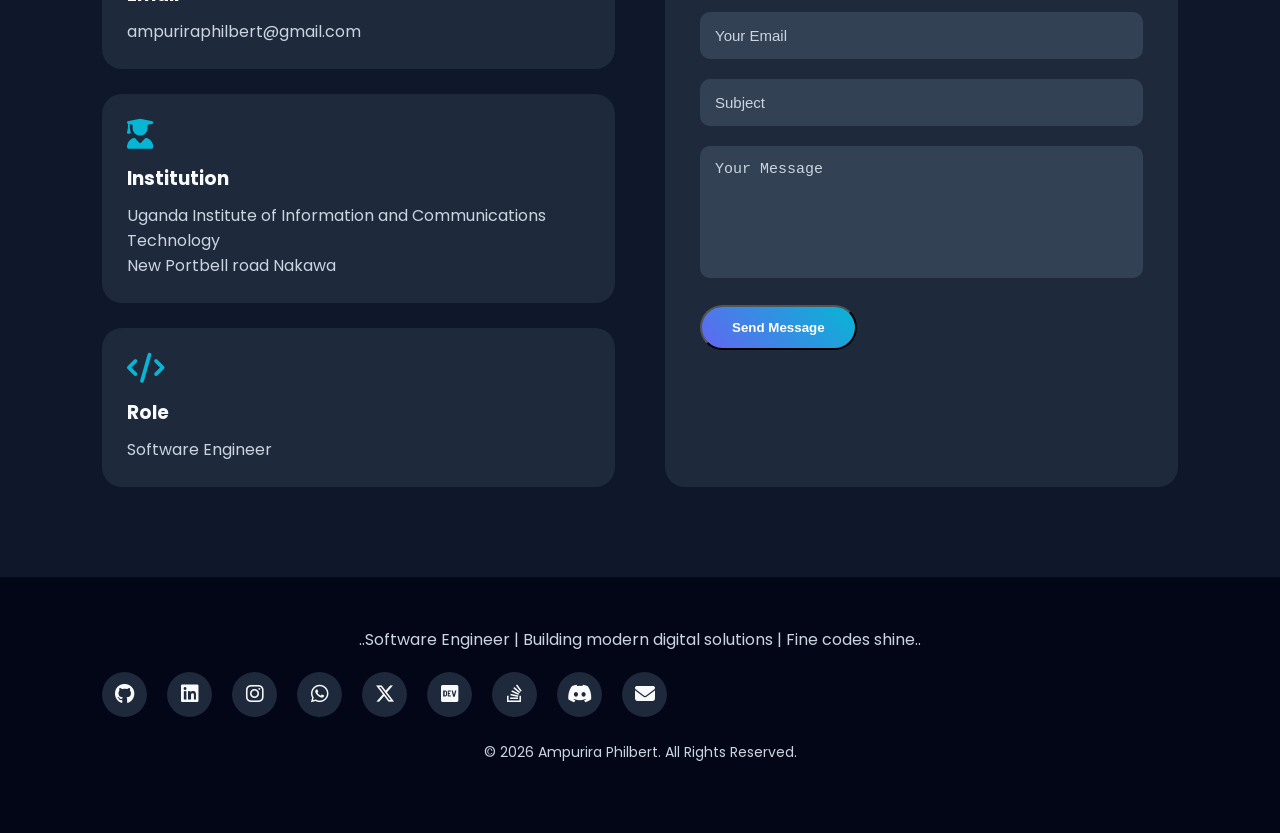
==== commit 06beacfc: "Add SEO and Google indexing support" ====
--- a/index.html
+++ b/index.html
@@ -9,6 +9,27 @@
 
     <meta charset="UTF-8">
     <meta name="viewport" content="width=device-width, initial-scale=1.0">
+<meta name="description"
+          content="Ampurira Philbert is a Software Engineering student at Uganda Institute of Information and Communications Technology (UICT). Explore projects in Python, Web Development, Databases, and Software Engineering.">
+
+    <meta name="keywords"
+          content="Ampurira Philbert, Software Engineer Uganda, UICT, Portfolio, Python Developer, HTML CSS JavaScript, Web Developer">
+
+    <meta name="author" content="Ampurira Philbert">
+
+    <meta name="robots" content="index, follow">
+
+    <!-- Open Graph -->
+    <meta property="og:title" content="Ampurira Philbert | Portfolio">
+    <meta property="og:description" content="Software Engineer Portfolio">
+    <meta property="og:type" content="website">
+    <meta property="og:url" content="https://portfolio-ampurira.vercel.app/">
+    <meta property="og:image" content="images/profile.jpg">
+
+    <!-- Twitter -->
+    <meta name="twitter:card" content="summary_large_image">
+    <meta name="twitter:title" content="Ampurira Philbert | Portfolio">
+    <meta name="twitter:description" content="Software Engineer Portfolio">
 
     <title>Ampurira Philbert | Software Engineer</title>
     <!-- Google Font -->
@@ -21,6 +42,26 @@
     href="https://cdnjs.cloudflare.com/ajax/libs/font-awesome/6.6.0/css/all.min.css">
     <!-- External CSS -->
     <link rel="stylesheet" href="style.css">
+    <!-- structured data -->
+     <script type="application/ld+json">
+{
+ "@context":"https://schema.org",
+ "@type":"Person",
+ "name":"Ampurira Philbert",
+ "url":"https://portfolio-ampurira.vercel.app/",
+ "jobTitle":"Software Engineering Student",
+ "alumniOf":"Uganda Institute of Information and Communications Technology",
+ "knowsAbout":[
+   "Python",
+   "HTML",
+   "CSS",
+   "JavaScript",
+   "Databases",
+   "Software Engineering"
+ ]
+}
+</script>
+
 </head>
 
 <body>
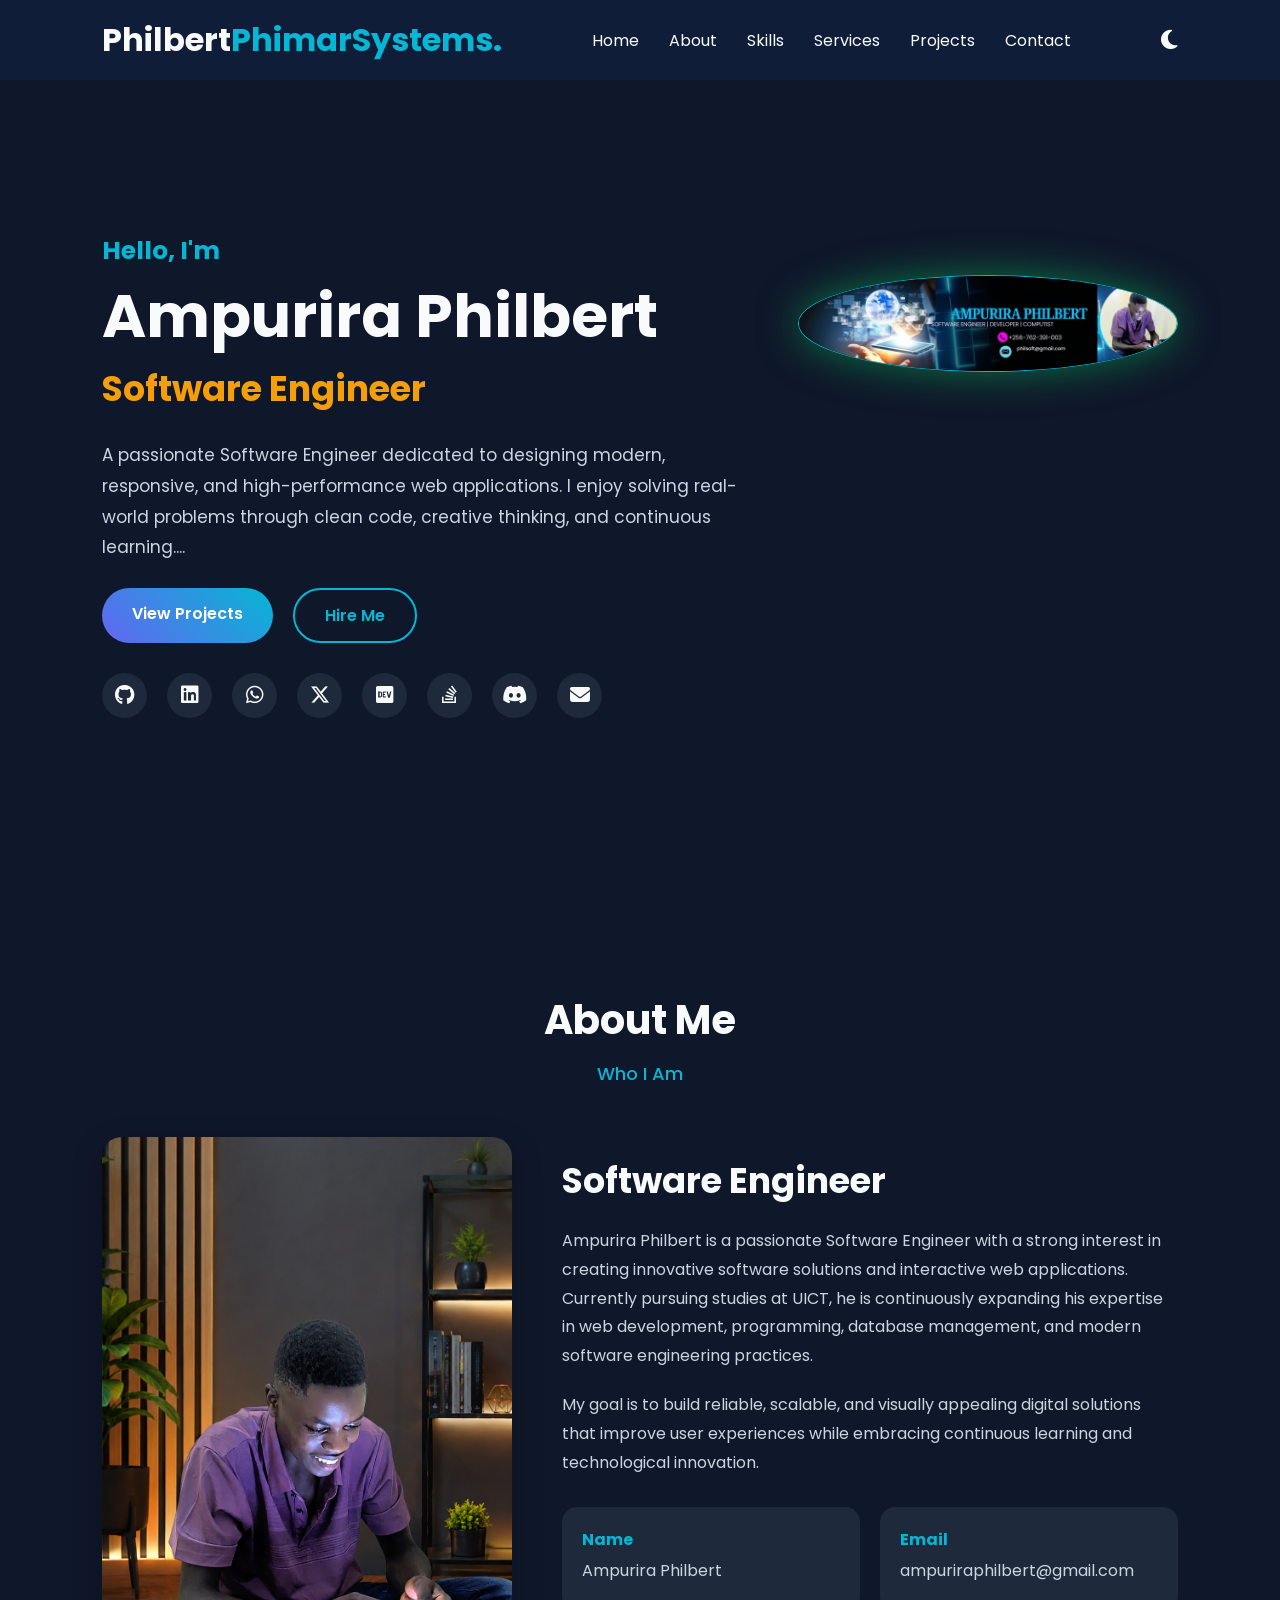
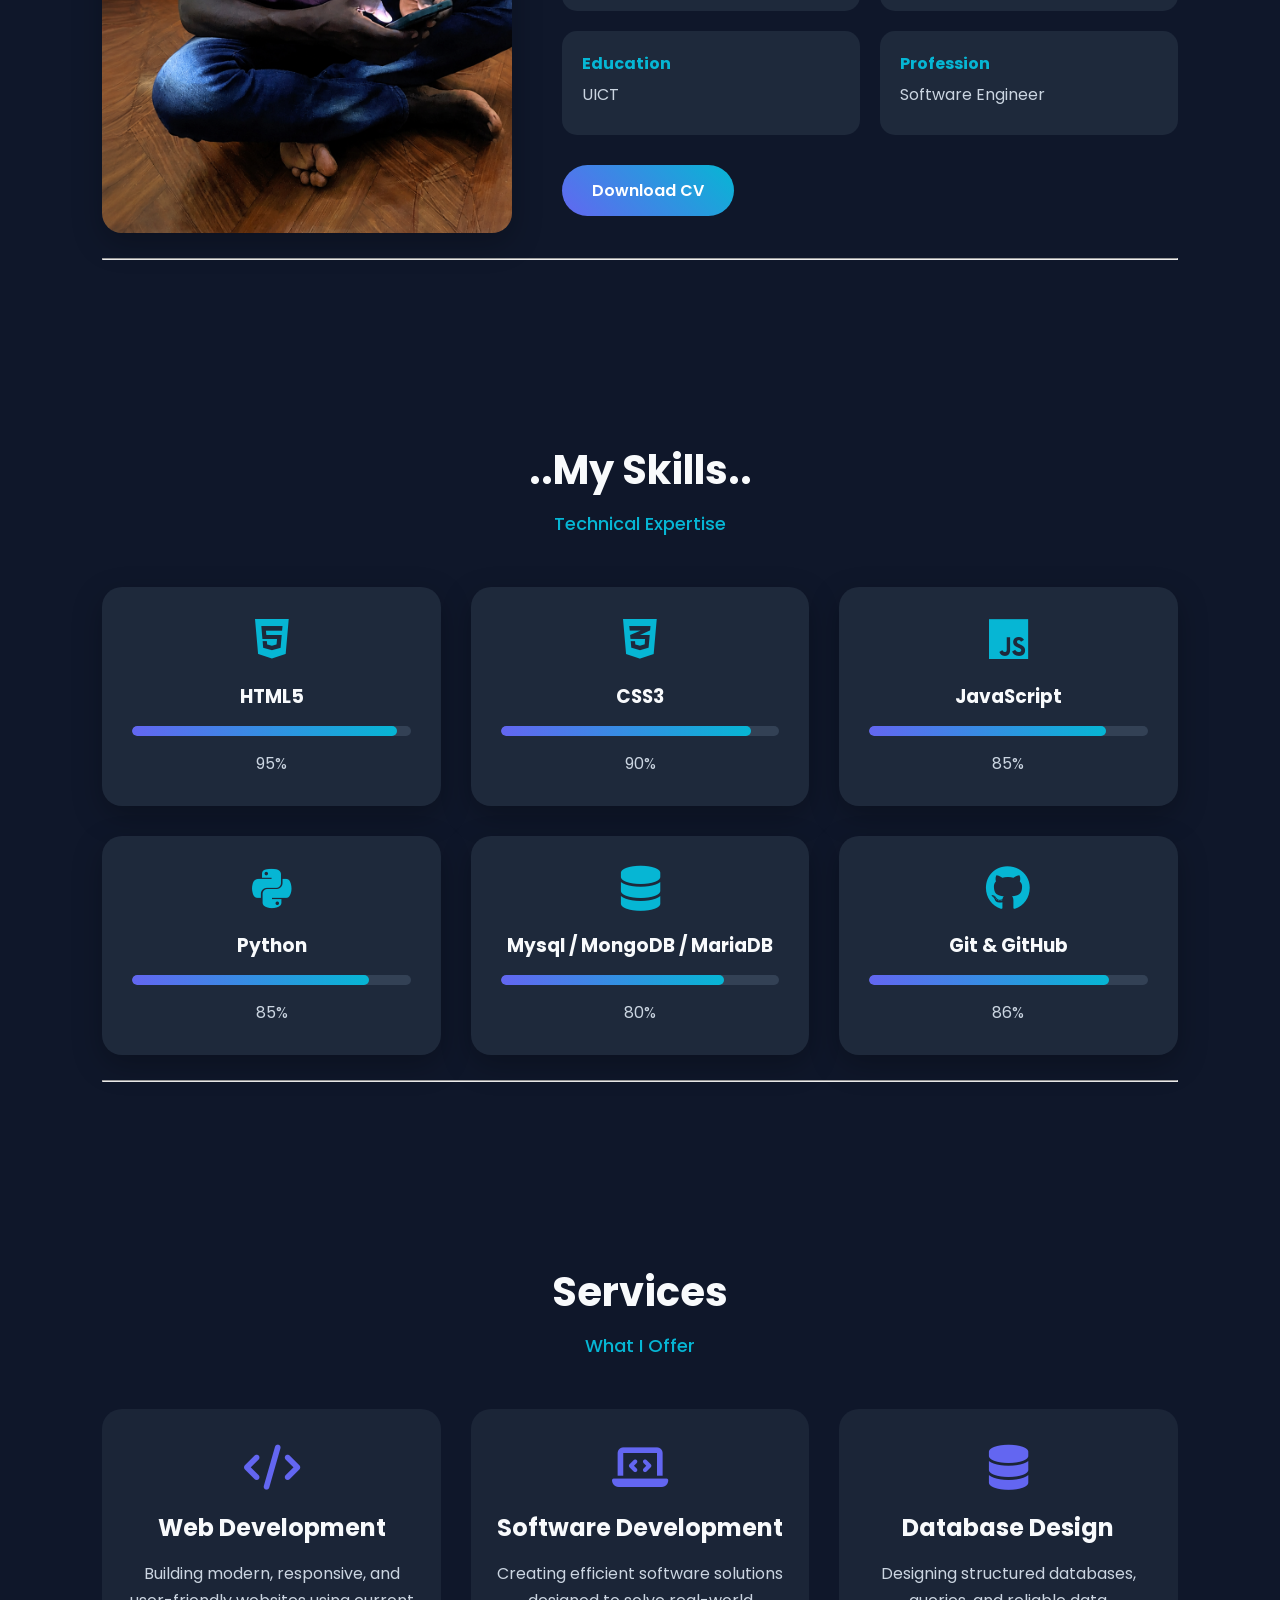
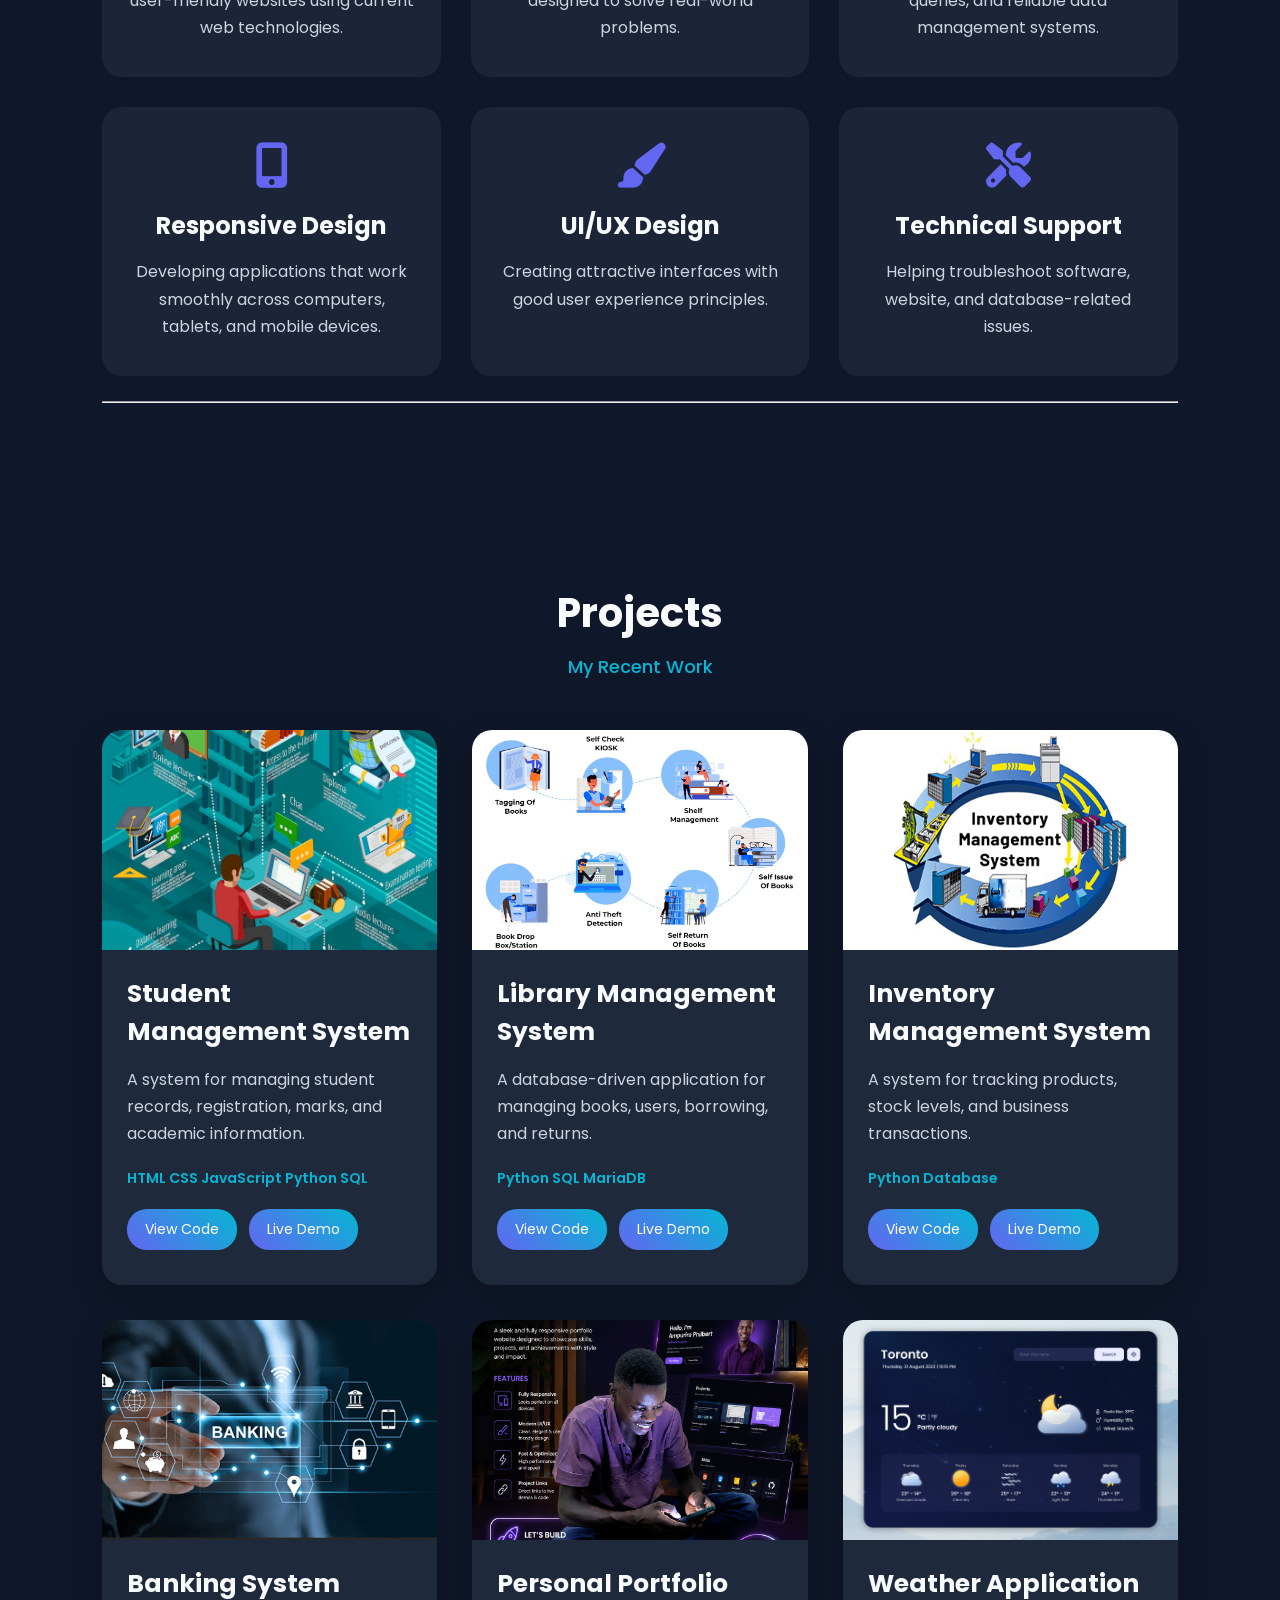
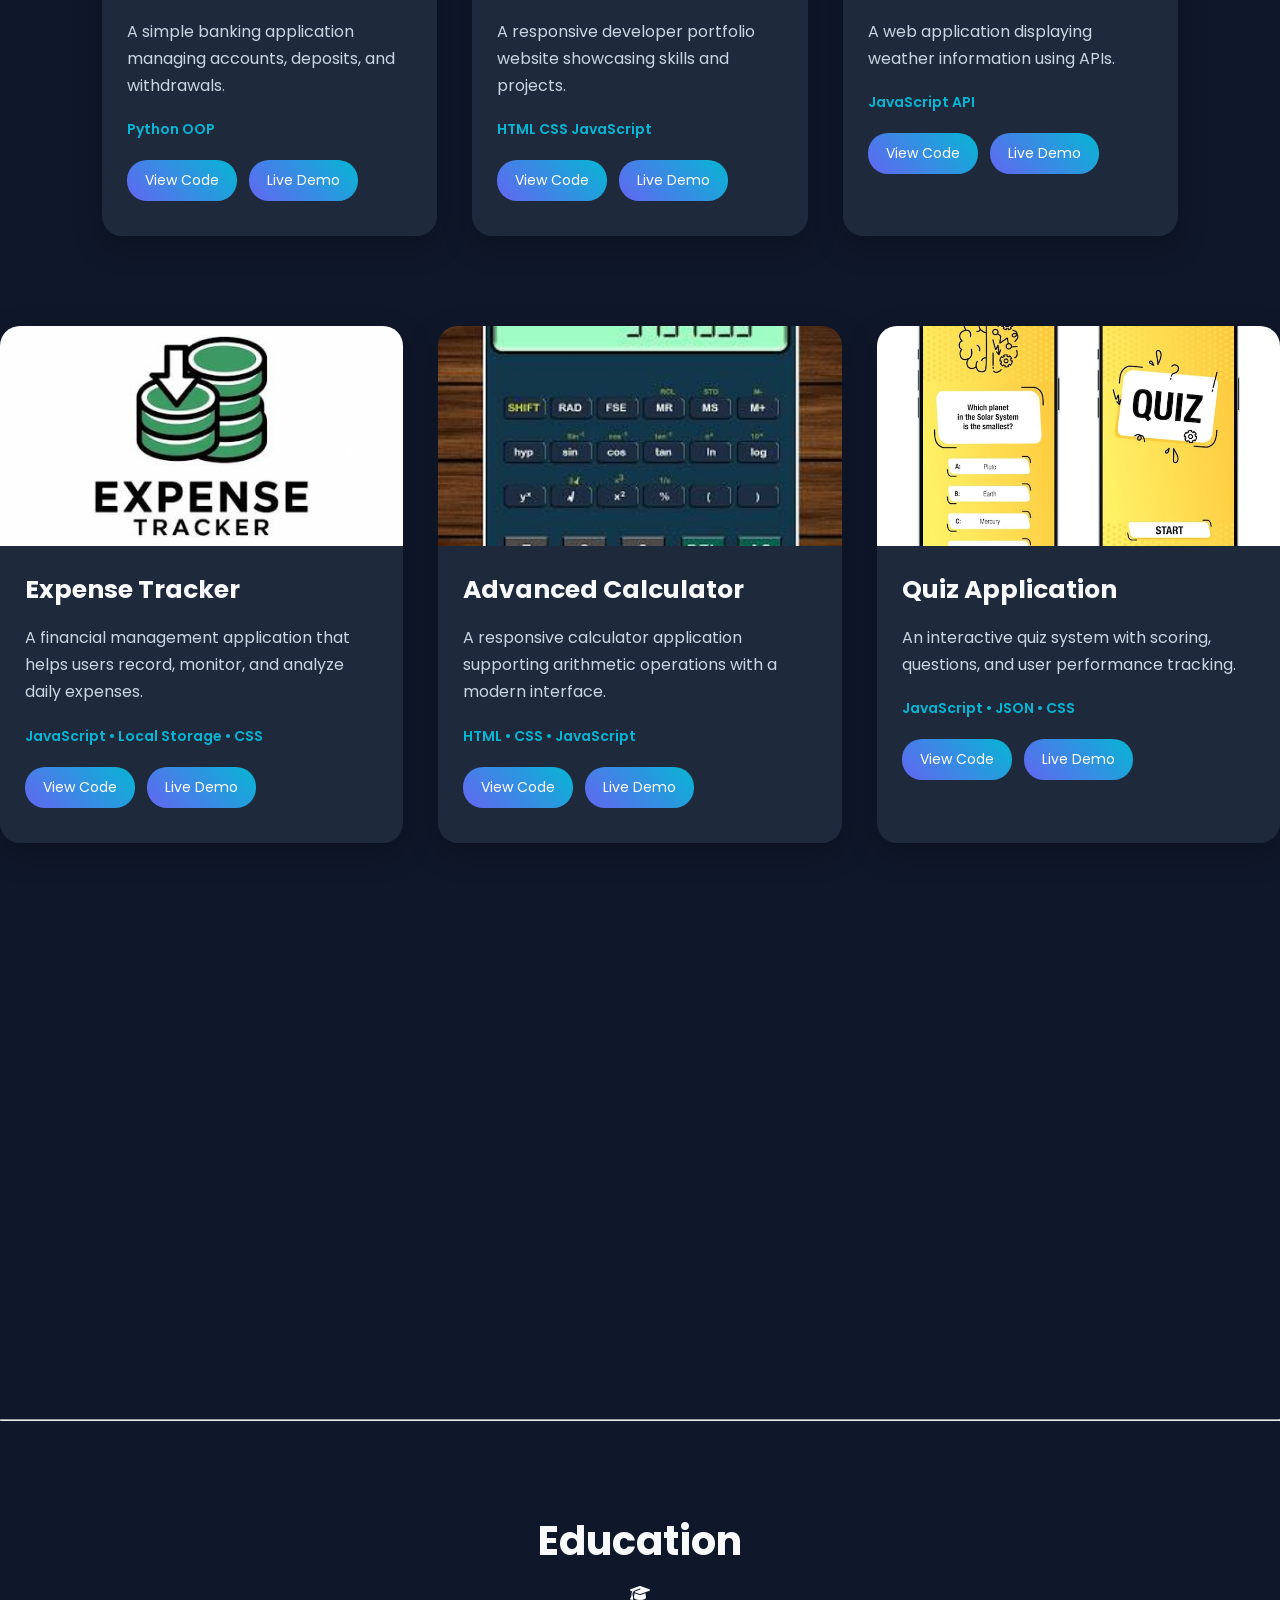
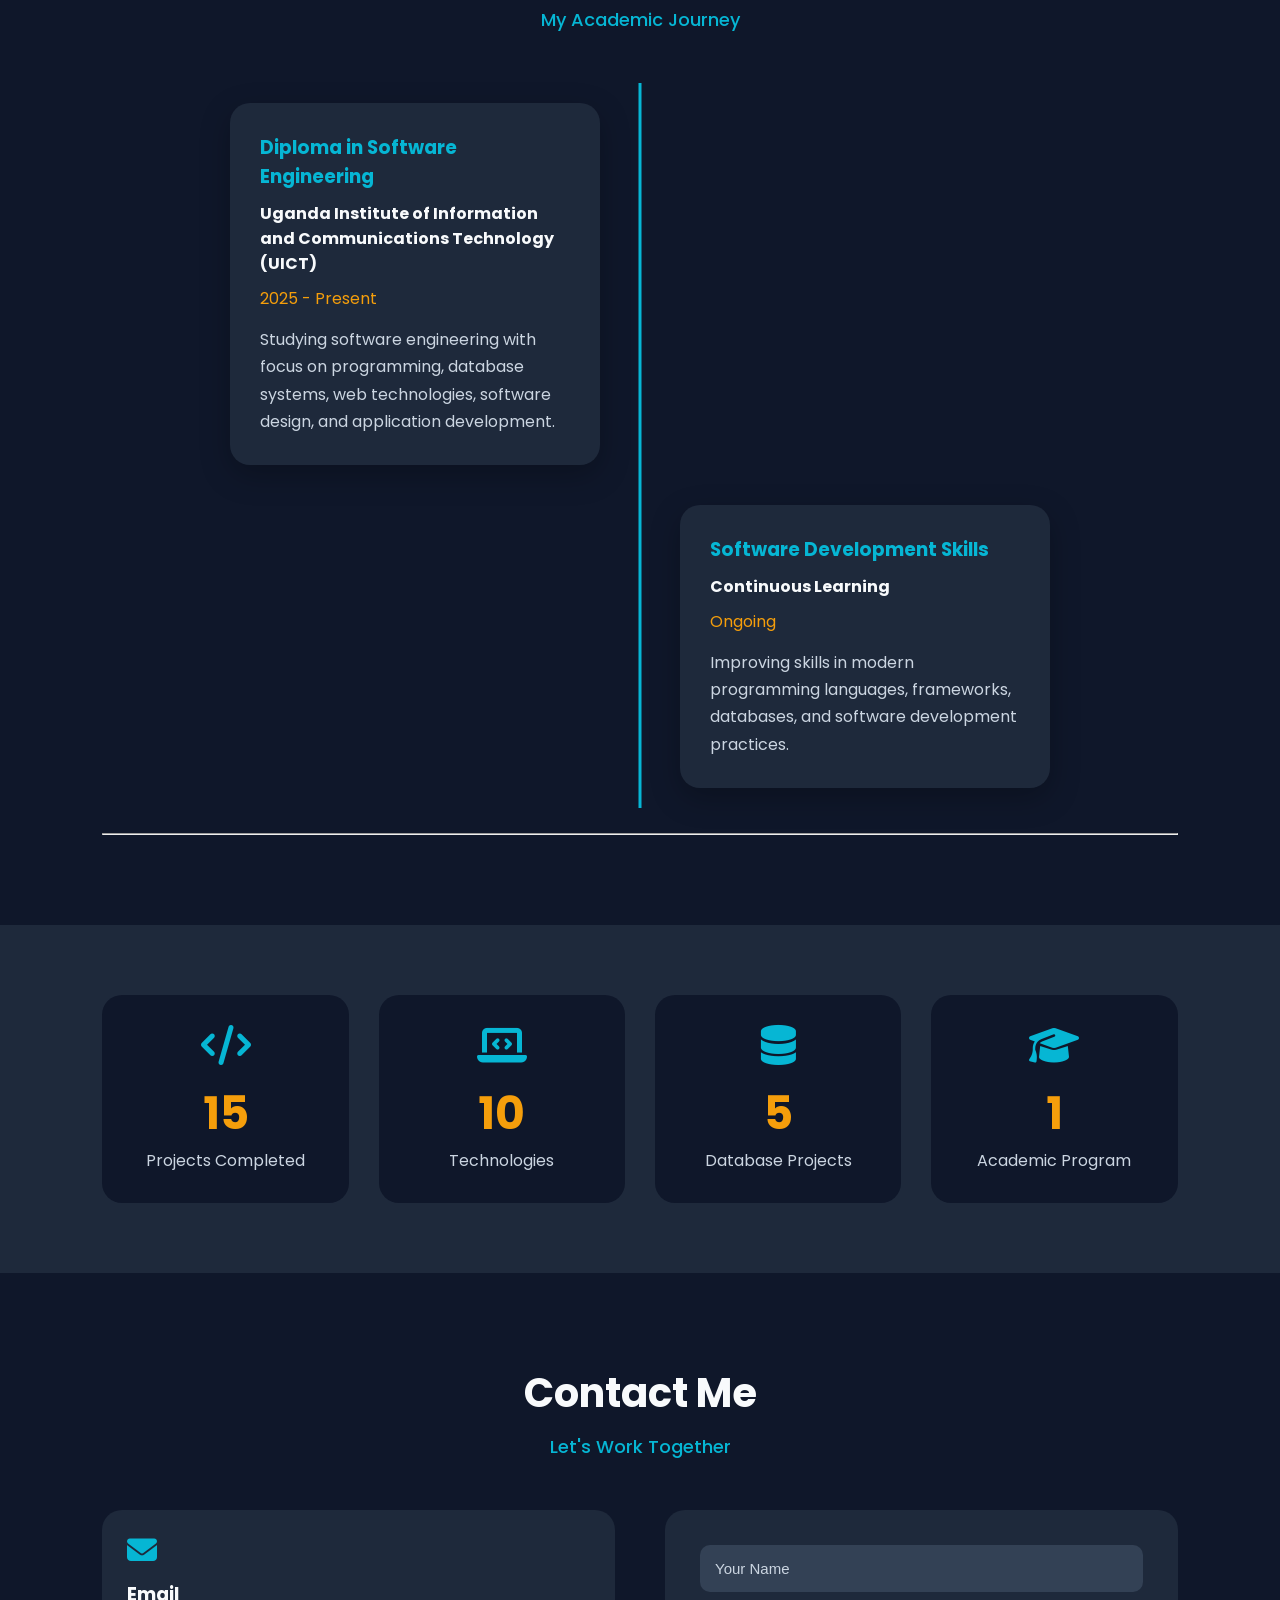
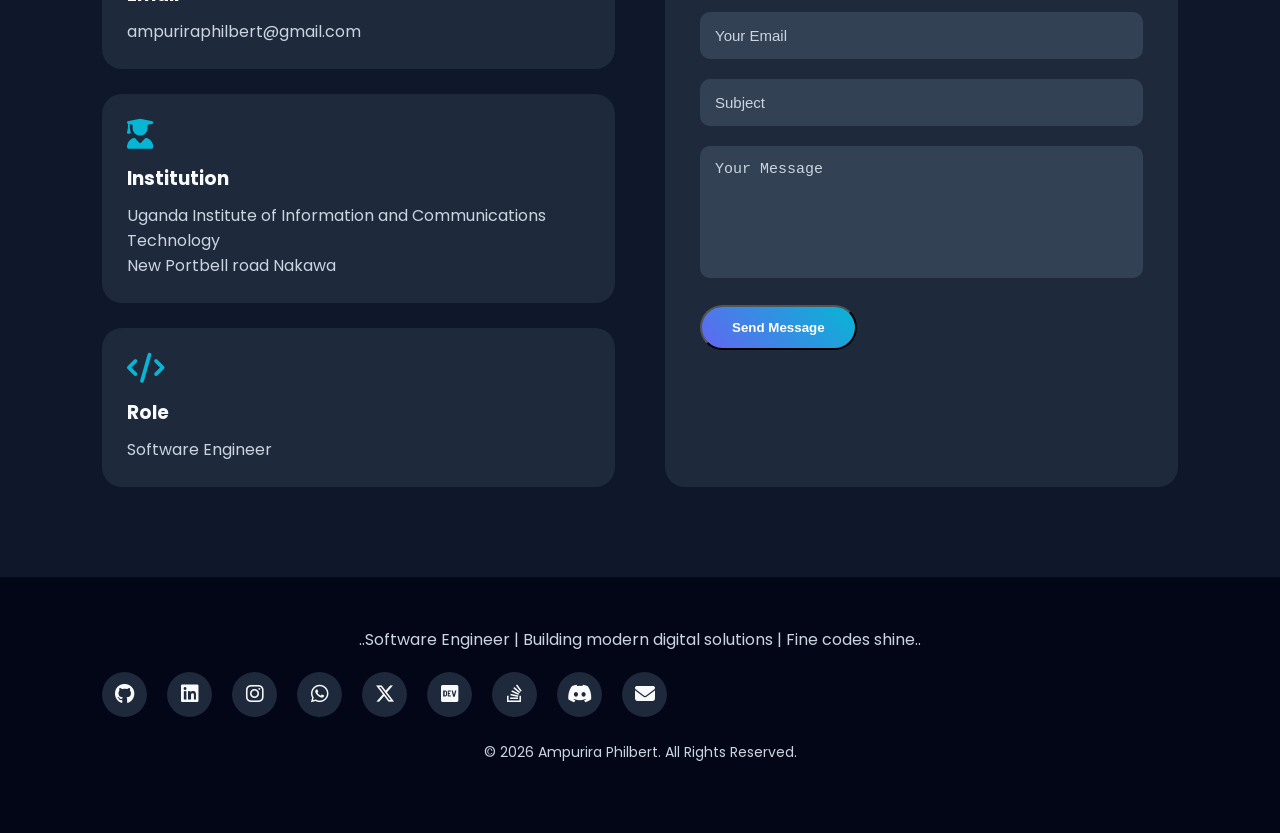
==== commit 9cad2aae: "Adding the verification tag" ====
--- a/index.html
+++ b/index.html
@@ -9,7 +9,8 @@
 
     <meta charset="UTF-8">
     <meta name="viewport" content="width=device-width, initial-scale=1.0">
-<meta name="description"
+    <meta name="google-site-verification" content="8JROAv8bhZUnKuTqciYhlIyidRKDxVf3t6CsJHABlOY" />
+    <meta name="description"
           content="Ampurira Philbert is a Software Engineering student at Uganda Institute of Information and Communications Technology (UICT). Explore projects in Python, Web Development, Databases, and Software Engineering.">
 
     <meta name="keywords"
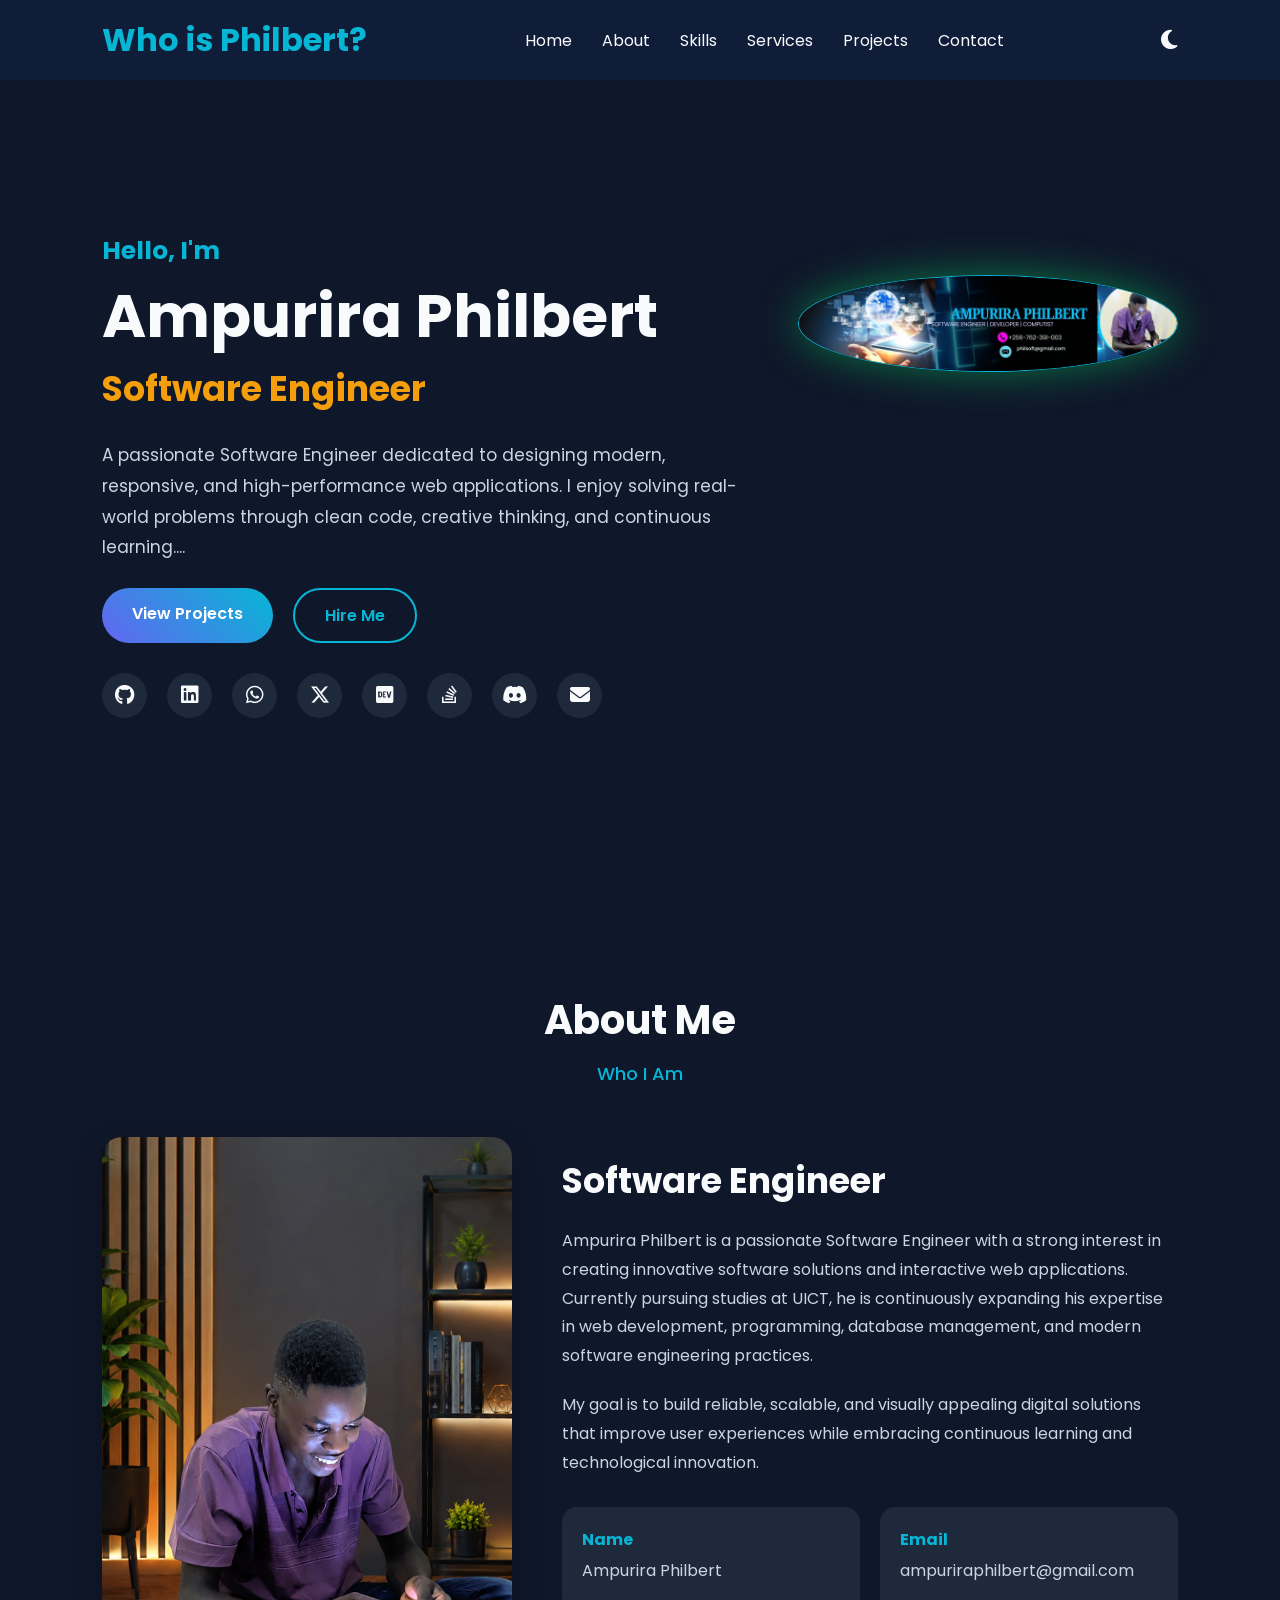
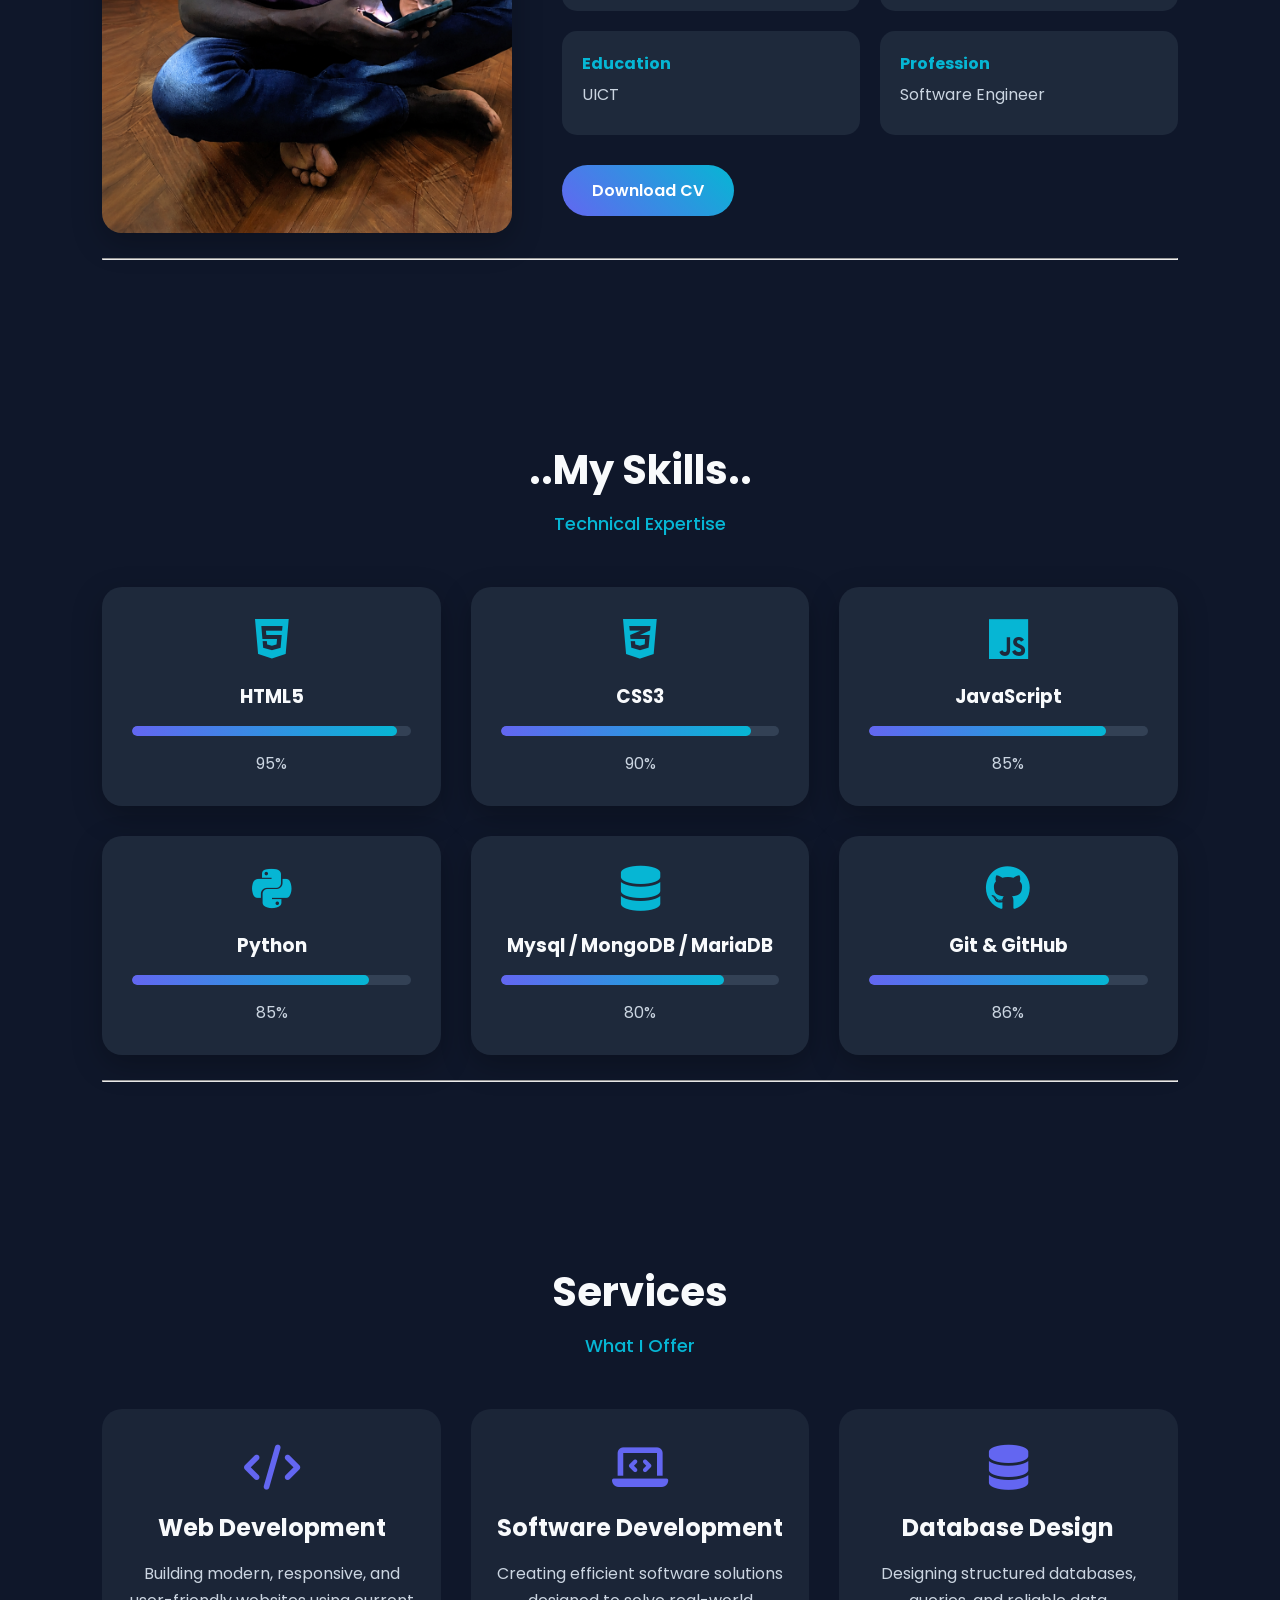
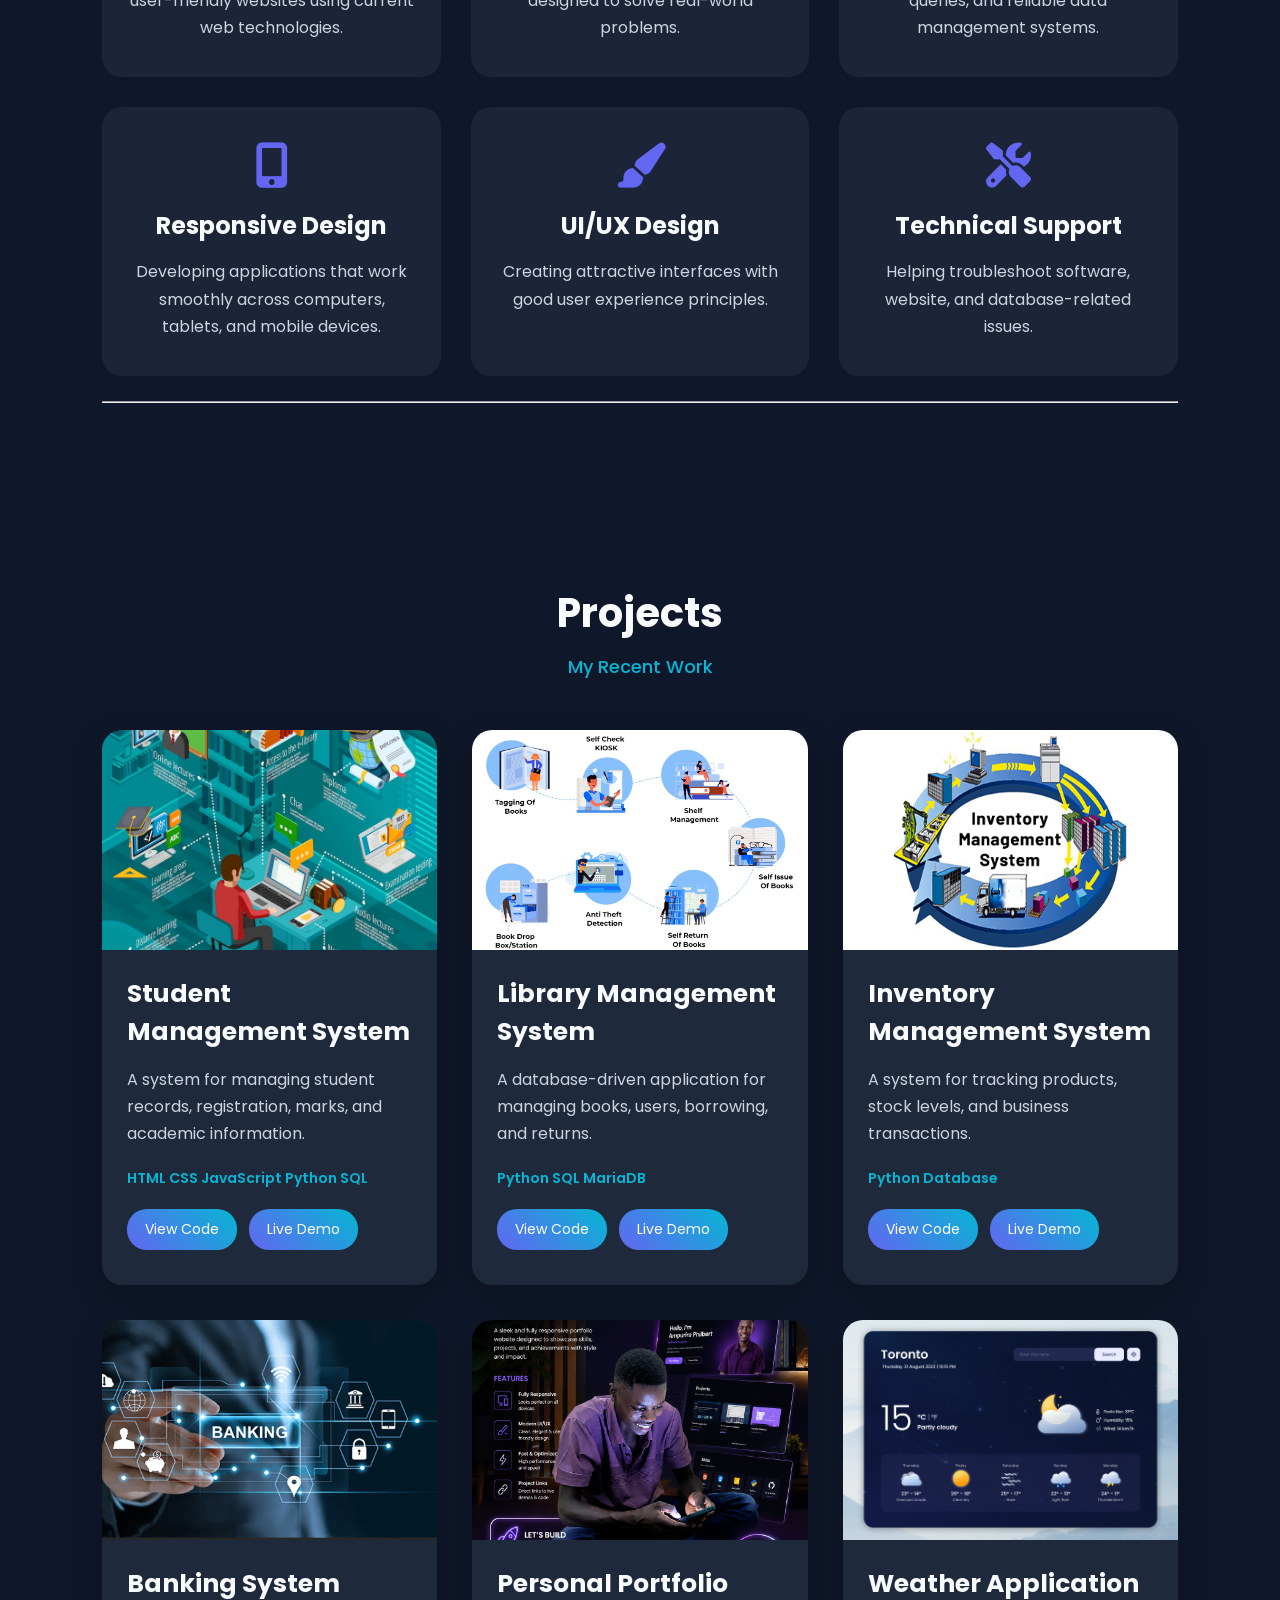
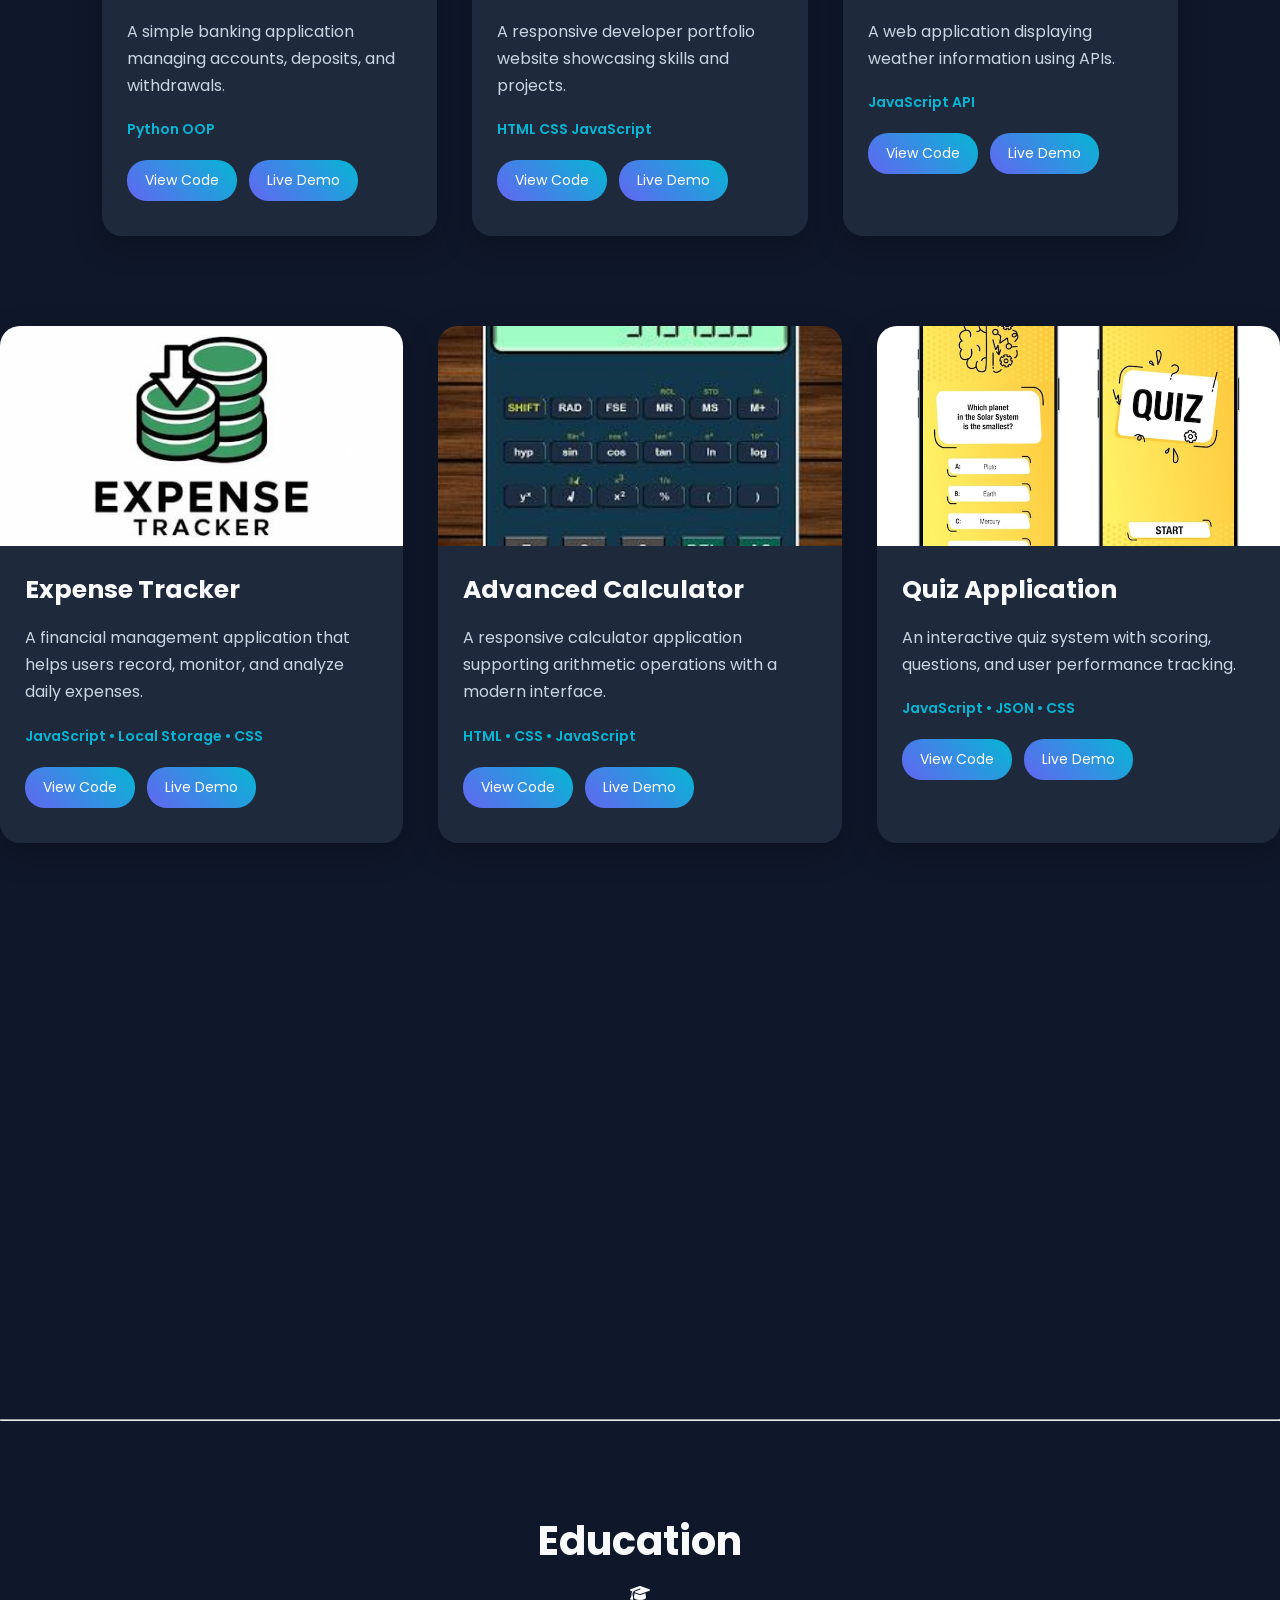
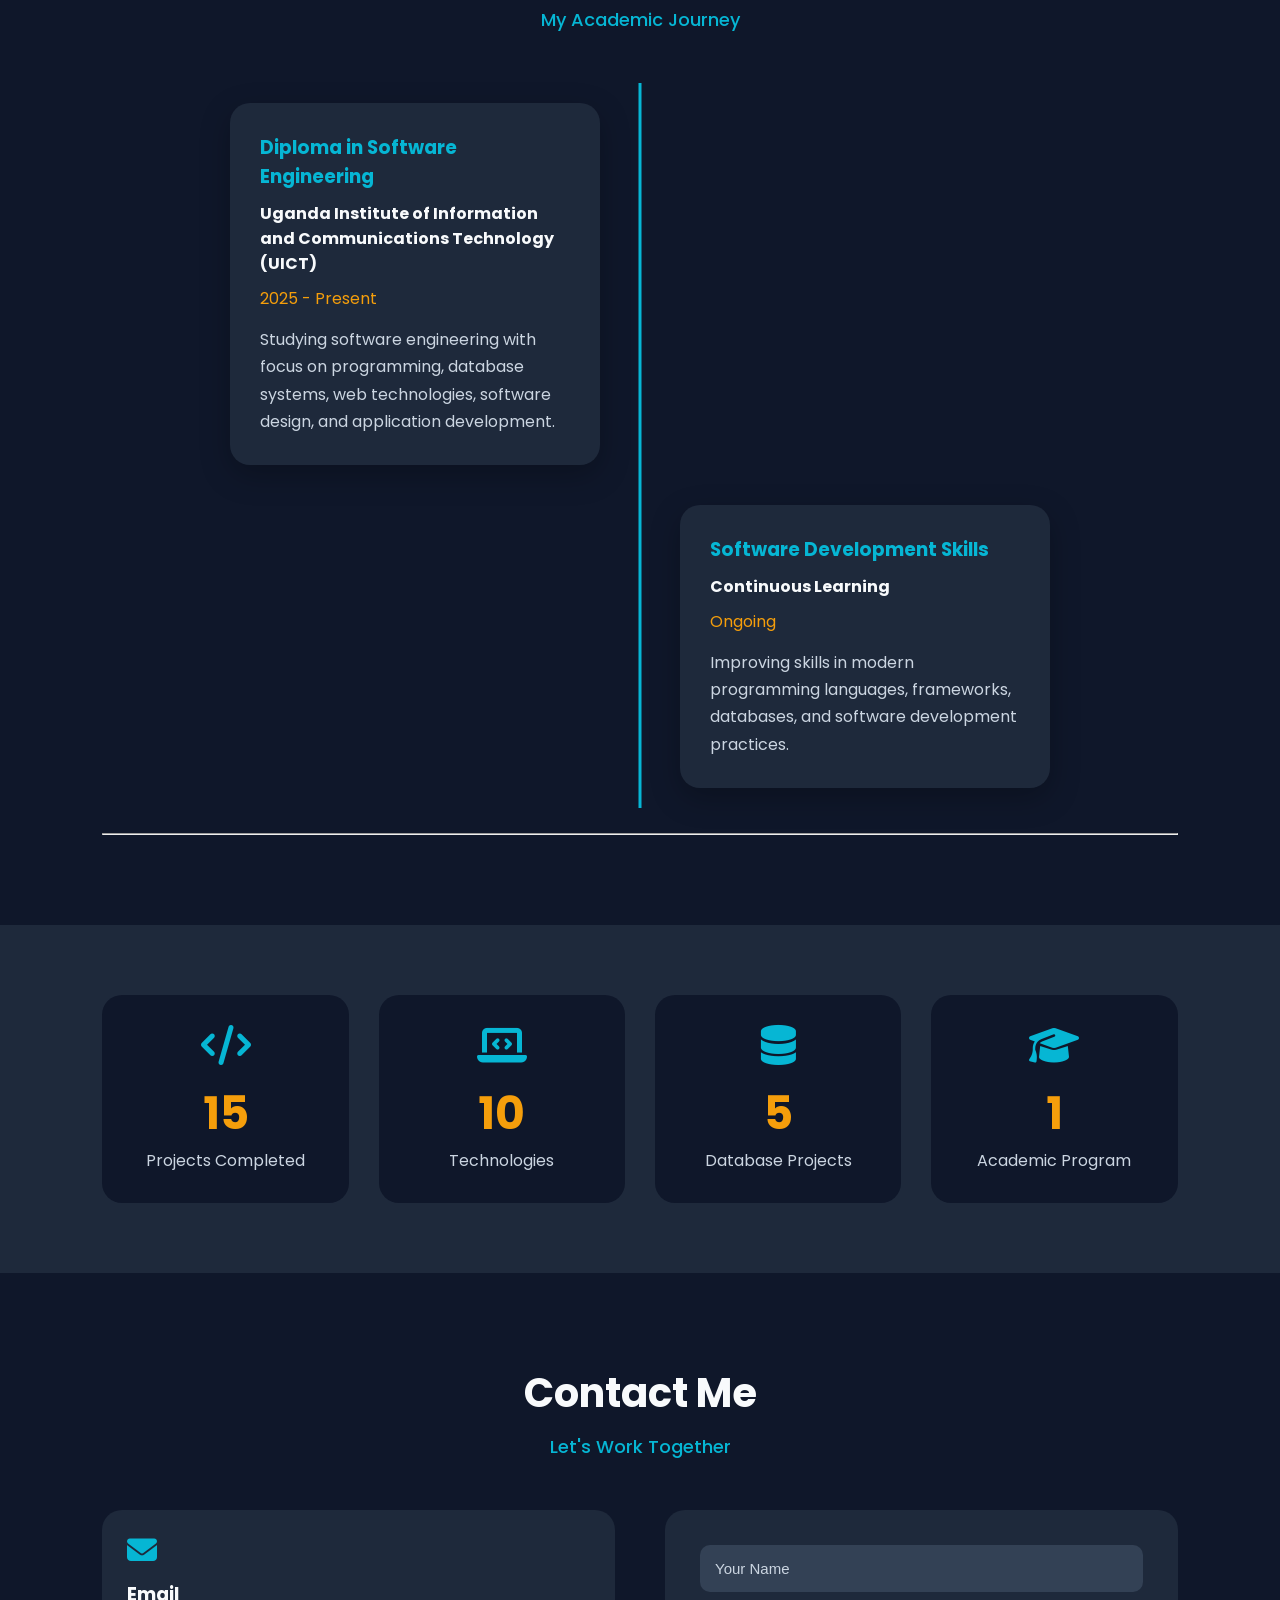
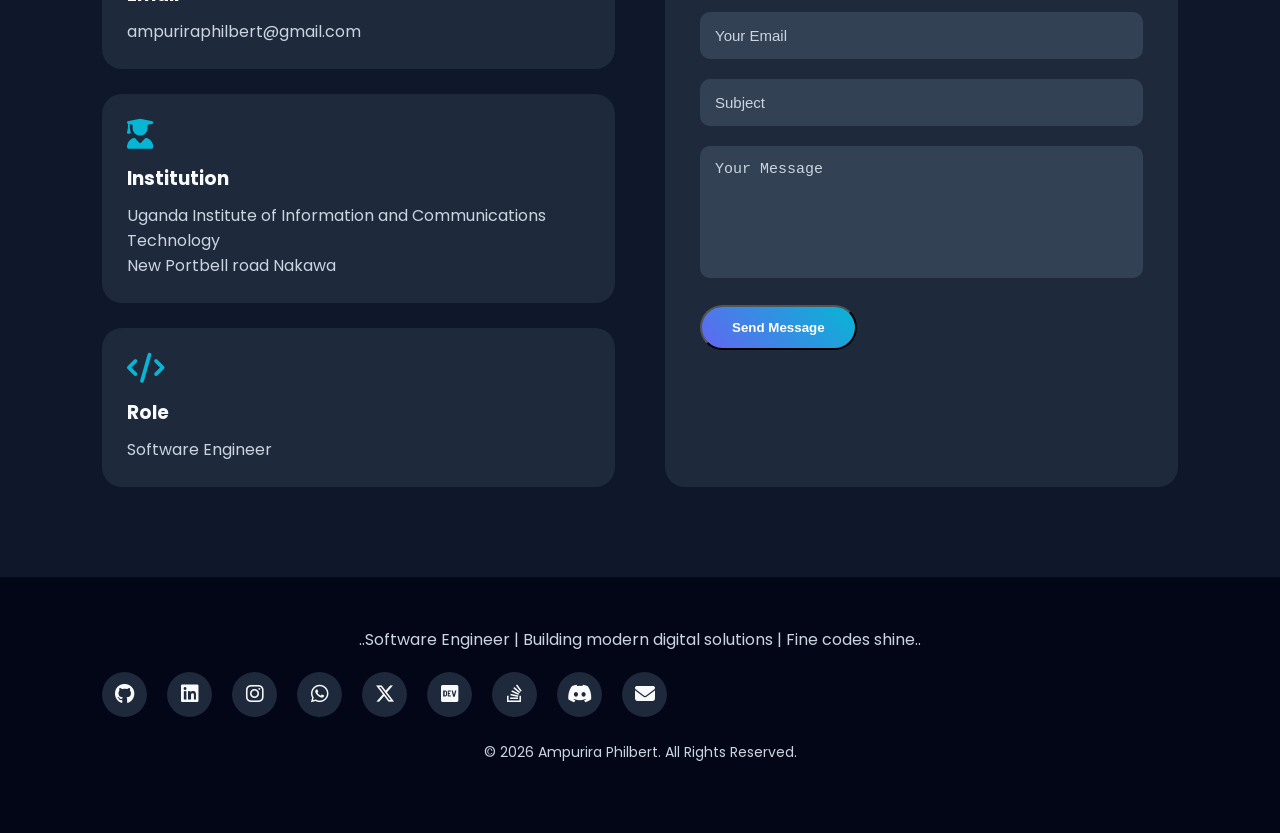
==== commit cc14e3df: "Changing the heading" ====
--- a/index.html
+++ b/index.html
@@ -71,7 +71,7 @@
 
 <nav class="navbar">
 <div class="logo">
-<h2>Philbert<span>PhimarSystems.</span></h2>
+<h2><span>Who is Philbert?</span></h2>
 </div>
 
 <ul class="nav-links">
